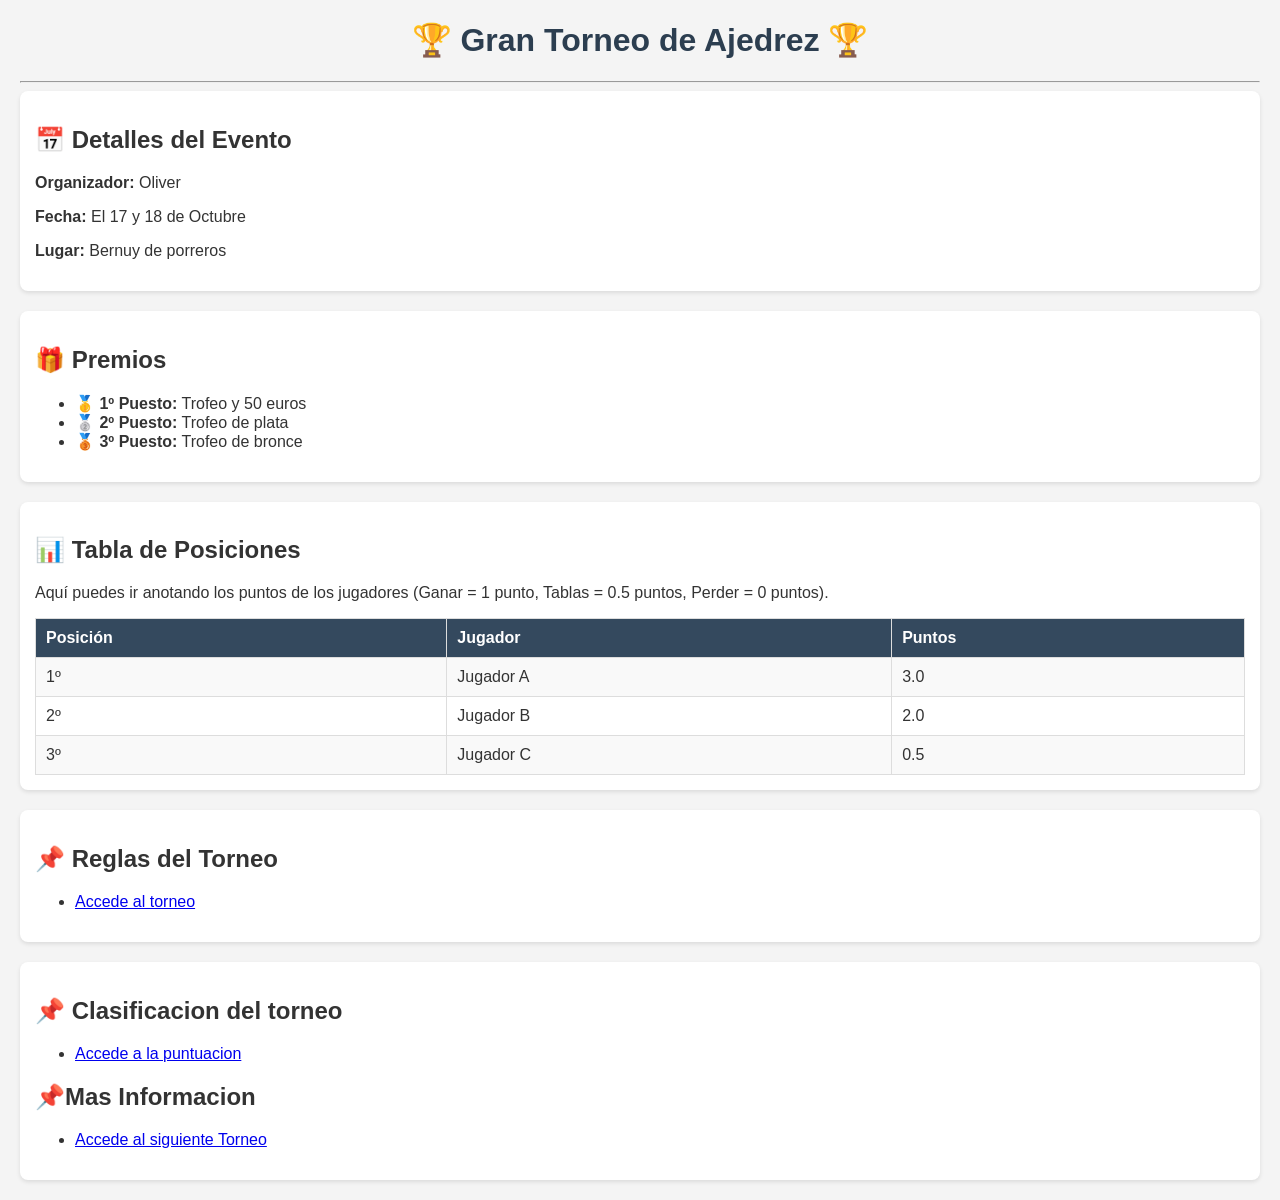
==== index.html @ 1afdbc21 "Update index.html" ====
<!DOCTYPE html>
<html lang="es">
<head>
    <meta charset="UTF-8">
    <title>Gran Torneo de Ajedrez de Oliver</title>
    <link rel="stylesheet" href="styles.css">
</head>
<body>

    <h1>🏆 Gran Torneo de Ajedrez 🏆</h1>
    
    <hr>

    <div class="info-box">
        <h2>📅 Detalles del Evento</h2>
        <p><strong>Organizador:</strong> Oliver</p>
        <p><strong>Fecha:</strong> El 17 y 18 de Octubre</p>
        <p><strong>Lugar:</strong> Bernuy de porreros </p>
    </div>

    <div class="info-box">
        <h2>🎁 Premios</h2>
        <ul>
            <li>🥇 <strong>1º Puesto:</strong> Trofeo y 50 euros </li>
            <li>🥈 <strong>2º Puesto:</strong> Trofeo de plata</li>
            <li>🥉 <strong>3º Puesto:</strong> Trofeo de bronce</li>
        </ul>
    </div>

    <div class="info-box">
        <h2>📊 Tabla de Posiciones</h2>
        <p>Aquí puedes ir anotando los puntos de los jugadores (Ganar = 1 punto, Tablas = 0.5 puntos, Perder = 0 puntos).</p>
        
        <table>
            <tr>
                <th>Posición</th>
                <th>Jugador</th>
                <th>Puntos</th>
            </tr>
            <tr>
                <td>1º</td>
                <td>Jugador A</td>
                <td>3.0</td>
            </tr>
            <tr>
                <td>2º</td>
                <td>Jugador B</td>
                <td>2.0</td>
            </tr>
            <tr>
                <td>3º</td>
                <td>Jugador C</td>
                <td>0.5</td>
            </tr>
        </table>
    </div>

    <div class="info-box">
        <h2>📌 Reglas del Torneo</h2>
        <ul>
            <li><a href="game.html">Accede al torneo</a></li>
        </ul>
    </div>
<div class="info-box">
        <h2>📌 Clasificacion del torneo</h2>
        <ul>
            <li><a href="clasification.html">Accede a la puntuacion</a></li>
        </ul>
   
</html
div class="info-box">
        <h2>📌Mas Informacion</h2>
        <ul>
            <li><a href="information.html">Accede al siguiente Torneo</a></li>
            </div>
    </body>
---- styles.css ----
/* ============================================
   ESTILOS DE NUESTRA PÁGINA (CSS)
   El CSS se encarga de los colores, tamaños y
   la forma en que se ve todo.
   ============================================ */

body 
{
  font-family: Arial, sans-serif;
  background-color: #f4f4f4;
  color: #333;
  margin: 20px;
}

h1 
{
  color: #2c3e50;
  text-align: center;
}

.info-box 
{
  background-color: #ffffff;
  padding: 15px;
  border-radius: 8px;
  box-shadow: 0 2px 4px rgba(0,0,0,0.1);
  margin-bottom: 20px;
}

table 
{
  width: 100%;
  border-collapse: collapse;
  margin-top: 10px;
  background-color: white;
}

th, td 
{
  border: 1px solid #ddd;
  padding: 10px;
  text-align: left;
}

th 
{
  background-color: #34495e;
  color: white;
}

tr:nth-child(even) 
{
  background-color: #f9f9f9;
}
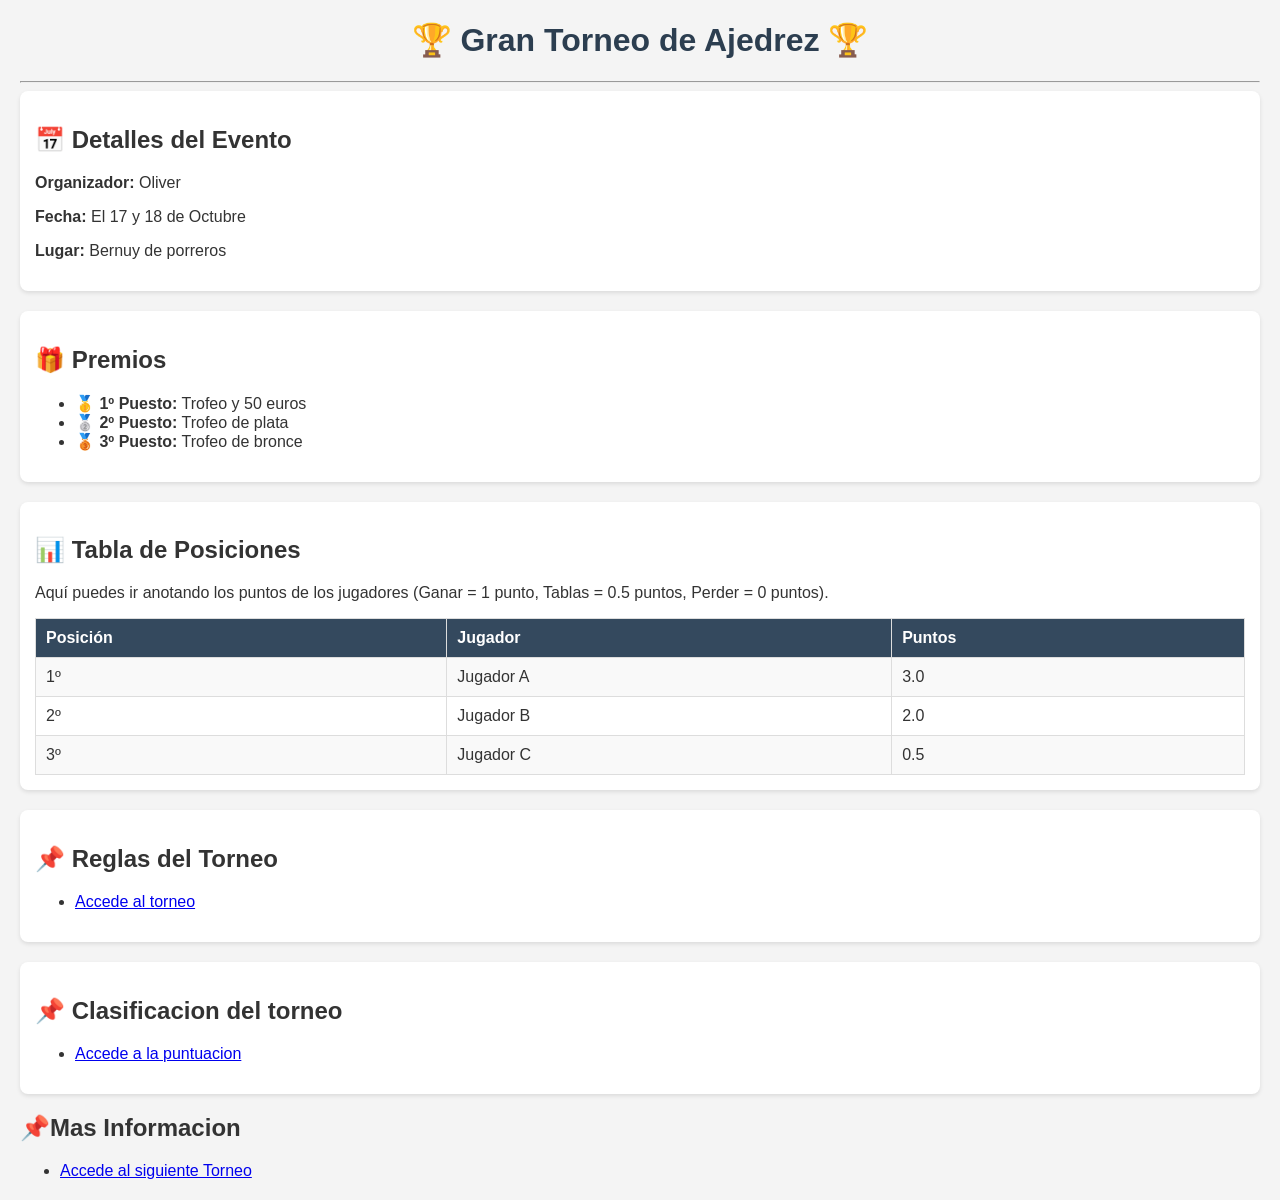
==== commit be62d2fb: "Update index.html" ====
--- a/index.html
+++ b/index.html
@@ -67,6 +67,8 @@
             <li><a href="clasification.html">Accede a la puntuacion</a></li>
         </ul>
    
+</div>
+
 </html
 div class="info-box">
         <h2>📌Mas Informacion</h2>
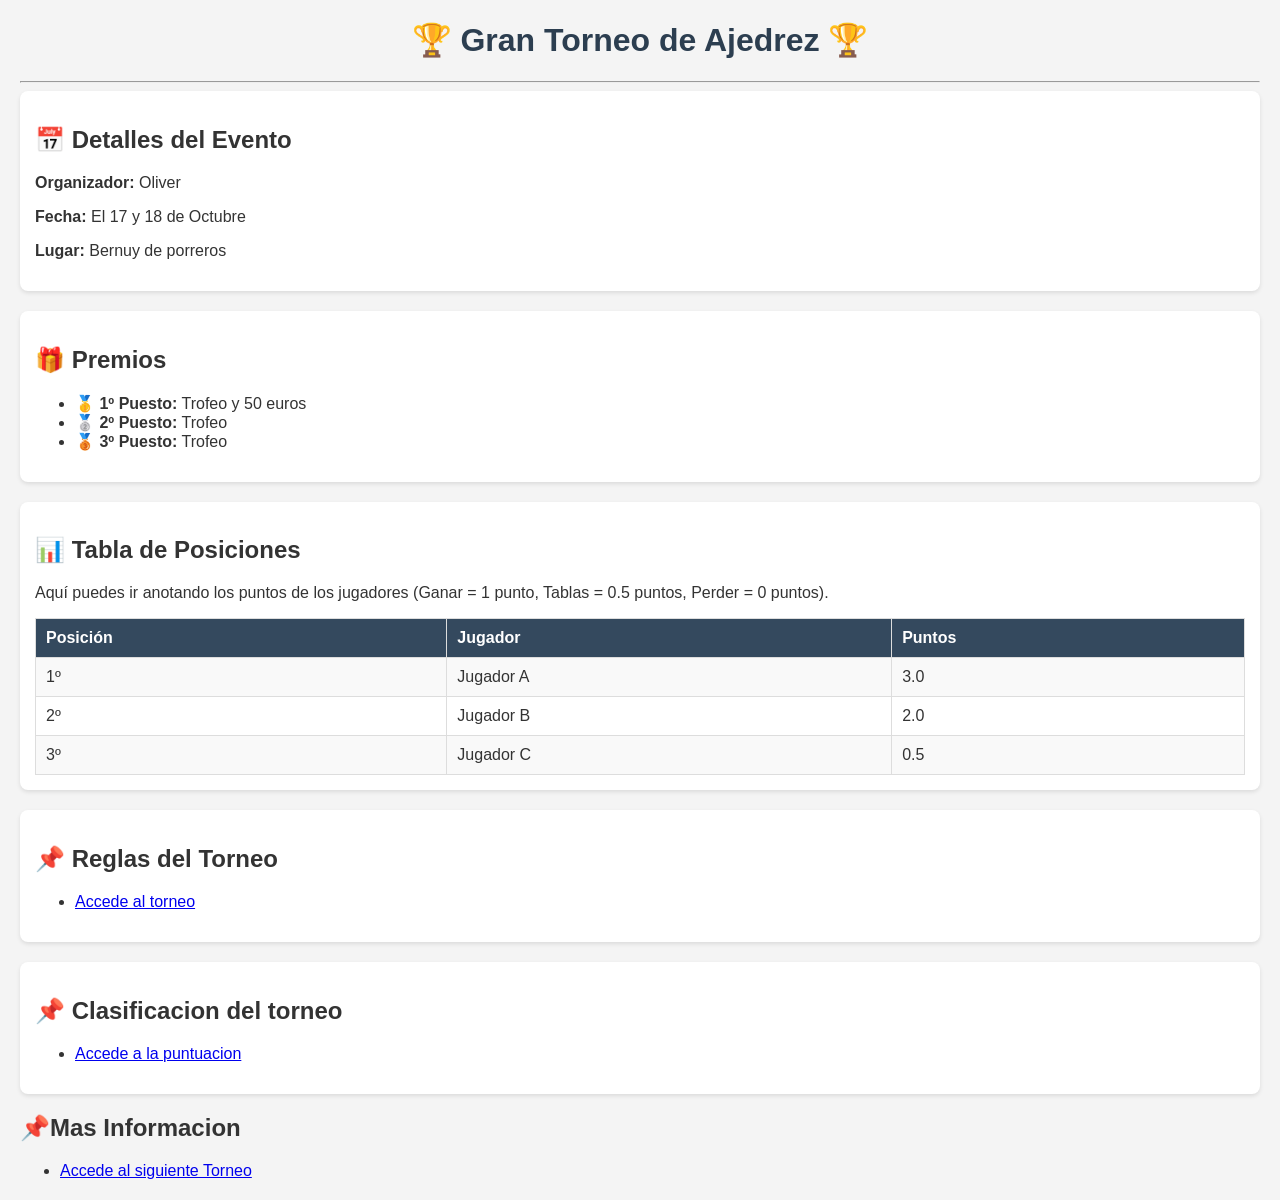
==== commit b1ef5d98: "Update index.html" ====
--- a/index.html
+++ b/index.html
@@ -22,8 +22,8 @@
         <h2>🎁 Premios</h2>
         <ul>
             <li>🥇 <strong>1º Puesto:</strong> Trofeo y 50 euros </li>
-            <li>🥈 <strong>2º Puesto:</strong> Trofeo de plata</li>
-            <li>🥉 <strong>3º Puesto:</strong> Trofeo de bronce</li>
+            <li>🥈 <strong>2º Puesto:</strong> Trofeo </li>
+            <li>🥉 <strong>3º Puesto:</strong> Trofeo </li>
         </ul>
     </div>
 
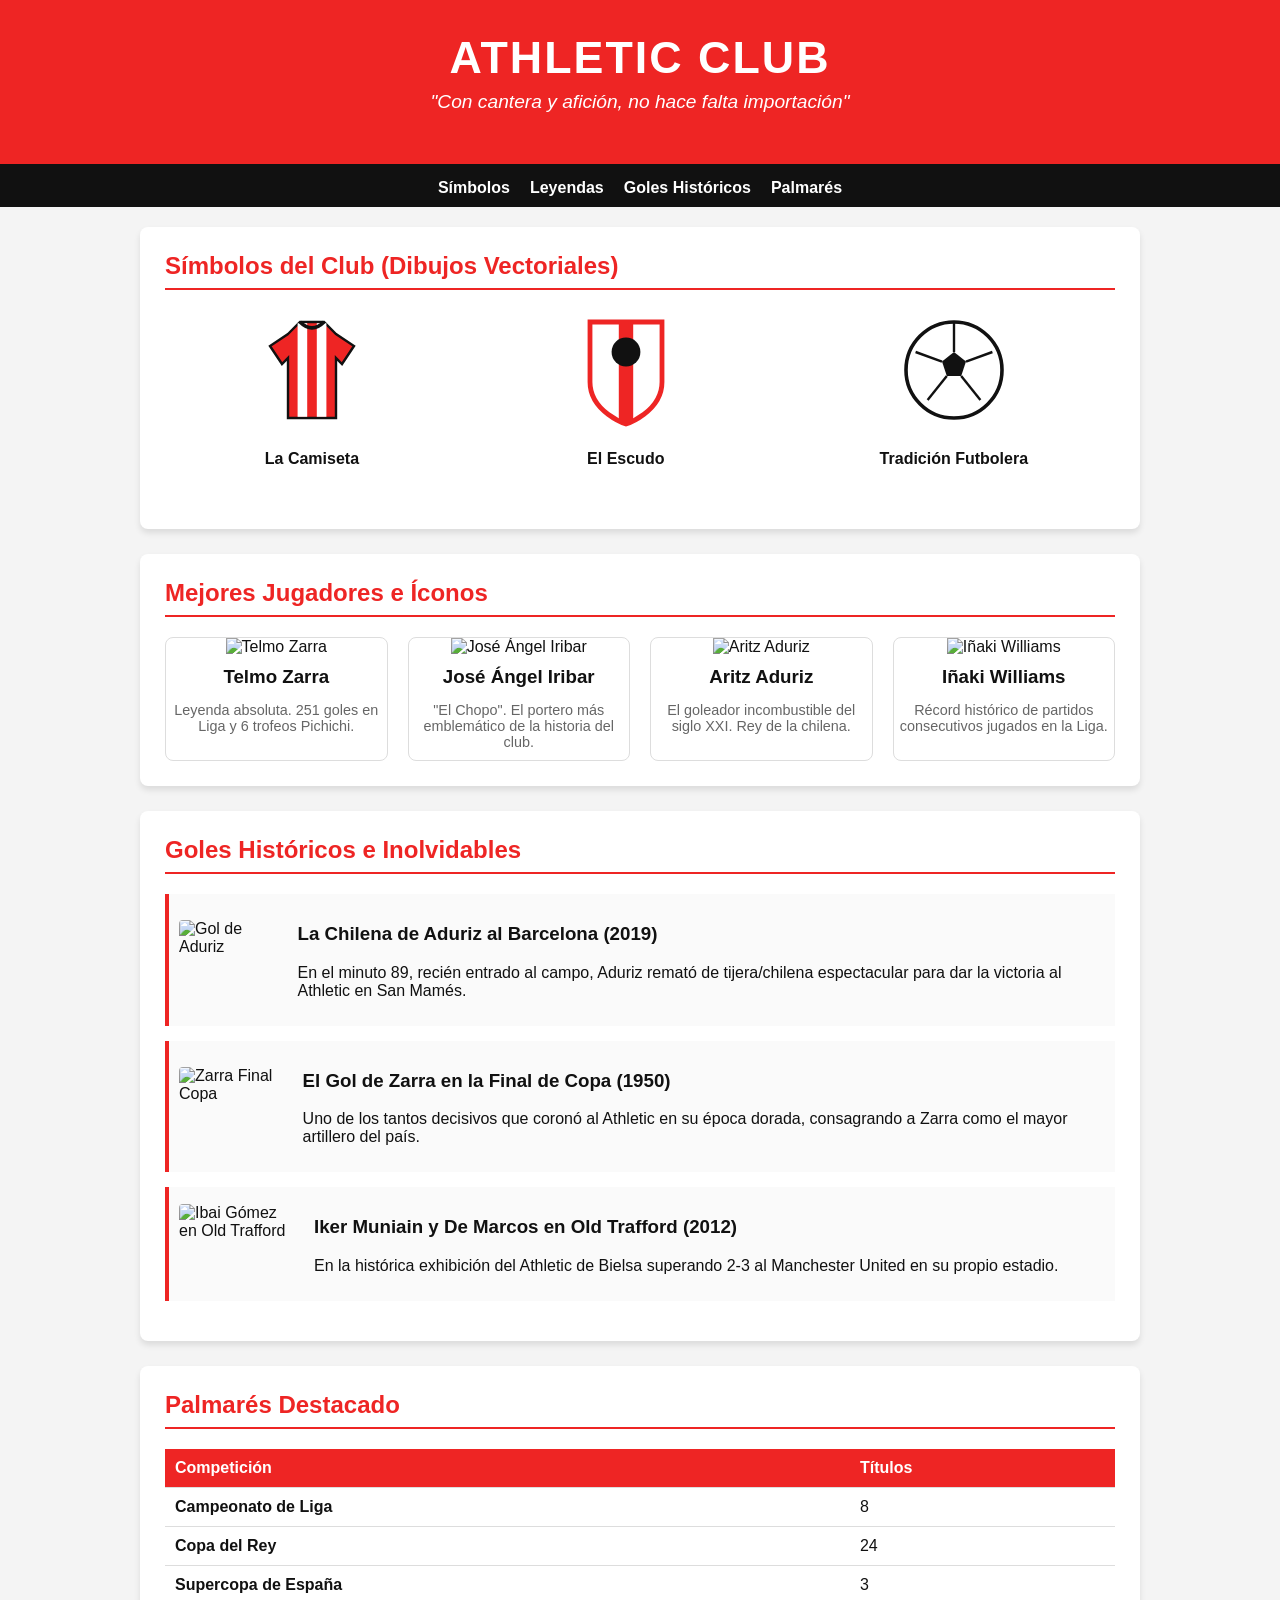
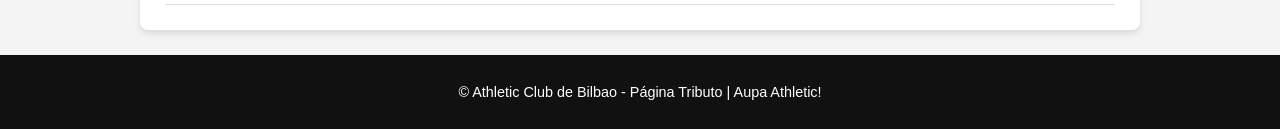
==== commit 0ea41fa9: "doble torneo error" ====
--- a/index.html
+++ b/index.html
@@ -2,77 +2,336 @@
 <html lang="es">
 <head>
     <meta charset="UTF-8">
-    <title>Gran Torneo de Ajedrez de Oliver</title>
-    <link rel="stylesheet" href="styles.css">
+    <meta name="viewport" content="width=device-width, initial-scale=1.0">
+    <title>Athletic Club de Bilbao - Geuria!</title>
+    <style>
+        :root {
+            --red: #EE2524;
+            --white: #FFFFFF;
+            --black: #111111;
+            --grey: #F4F4F4;
+        }
+
+        body {
+            font-family: 'Segoe UI', Tahoma, Geneva, Verdana, sans-serif;
+            margin: 0;
+            padding: 0;
+            background-color: var(--grey);
+            color: var(--black);
+        }
+
+        header {
+            background-color: var(--red);
+            color: var(--white);
+            text-align: center;
+            padding: 2rem 1rem;
+            border-bottom: 5px solid var(--black);
+        }
+
+        header h1 {
+            margin: 0;
+            font-size: 2.8rem;
+            letter-spacing: 2px;
+            text-transform: uppercase;
+        }
+
+        header p {
+            margin-top: 0.5rem;
+            font-style: italic;
+            font-size: 1.2rem;
+        }
+
+        nav {
+            background-color: var(--black);
+            display: flex;
+            justify-content: center;
+            gap: 20px;
+            padding: 10px;
+        }
+
+        nav a {
+            color: var(--white);
+            text-decoration: none;
+            font-weight: bold;
+            transition: color 0.3s;
+        }
+
+        nav a:hover {
+            color: var(--red);
+        }
+
+        .container {
+            max-width: 1000px;
+            margin: 20px auto;
+            padding: 0 20px;
+        }
+
+        section {
+            background: var(--white);
+            padding: 25px;
+            margin-bottom: 25px;
+            border-radius: 8px;
+            box-shadow: 0 4px 6px rgba(0,0,0,0.1);
+        }
+
+        h2 {
+            color: var(--red);
+            border-bottom: 2px solid var(--red);
+            padding-bottom: 8px;
+            margin-top: 0;
+        }
+
+        /* Dibujos SVG */
+        .illustrations {
+            display: flex;
+            justify-content: space-around;
+            align-items: center;
+            flex-wrap: wrap;
+            gap: 20px;
+            margin: 20px 0;
+        }
+
+        .svg-card {
+            text-align: center;
+        }
+
+        /* Grid de Jugadores */
+        .grid-jugadores {
+            display: grid;
+            grid-template-columns: repeat(auto-fit, minmax(200px, 1fr));
+            gap: 20px;
+            margin-top: 15px;
+        }
+
+        .card-jugador {
+            border: 1px solid #ddd;
+            border-radius: 8px;
+            overflow: hidden;
+            text-align: center;
+            transition: transform 0.2s;
+        }
+
+        .card-jugador:hover {
+            transform: translateY(-5px);
+        }
+
+        .card-jugador img {
+            width: 100%;
+            height: 220px;
+            object-fit: cover;
+        }
+
+        .card-jugador h3 {
+            margin: 10px 0 5px;
+            color: var(--black);
+        }
+
+        .card-jugador p {
+            font-size: 0.9rem;
+            color: #666;
+            margin-bottom: 10px;
+        }
+
+        /* Lista de Goles */
+        .gol-item {
+            display: flex;
+            align-items: center;
+            gap: 15px;
+            margin-bottom: 15px;
+            background: #fafafa;
+            padding: 10px;
+            border-left: 4px solid var(--red);
+        }
+
+        .gol-item img {
+            width: 120px;
+            height: 80px;
+            object-fit: cover;
+            border-radius: 4px;
+        }
+
+        /* Tabla de Palmarés */
+        table {
+            width: 100%;
+            border-collapse: collapse;
+            margin-top: 10px;
+        }
+
+        th, td {
+            padding: 10px;
+            text-align: left;
+            border-bottom: 1px solid #ddd;
+        }
+
+        th {
+            background-color: var(--red);
+            color: var(--white);
+        }
+
+        footer {
+            text-align: center;
+            padding: 15px;
+            background-color: var(--black);
+            color: var(--white);
+            font-size: 0.9rem;
+        }
+    </style>
 </head>
 <body>
 
-    <h1>🏆 Gran Torneo de Ajedrez 🏆</h1>
-    
-    <hr>
-
-    <div class="info-box">
-        <h2>📅 Detalles del Evento</h2>
-        <p><strong>Organizador:</strong> Oliver</p>
-        <p><strong>Fecha:</strong> El 17 y 18 de Octubre</p>
-        <p><strong>Lugar:</strong> Bernuy de porreros </p>
+    <header>
+        <h1>Athletic Club</h1>
+        <p>"Con cantera y afición, no hace falta importación"</p>
+    </header>
+
+    <nav>
+        <a href="#dibujos">Símbolos</a>
+        <a href="#jugadores">Leyendas</a>
+        <a href="#goles">Goles Históricos</a>
+        <a href="#palmares">Palmarés</a>
+    </nav>
+
+    <div class="container">
+
+        <!-- SECCIÓN DIBUJOS / ILUSTRACIONES SVG -->
+        <section id="dibujos">
+            <h2>Símbolos del Club (Dibujos Vectoriales)</h2>
+            <div class="illustrations">
+                
+                <!-- Dibujo 1: Camiseta Rojiblanca -->
+                <div class="svg-card">
+                    <svg width="120" height="120" viewBox="0 0 100 100">
+                        <!-- Cuerpo Camiseta -->
+                        <path d="M 30,20 L 40,10 L 60,10 L 70,20 L 85,30 L 75,45 L 70,40 L 70,90 L 30,90 L 30,40 L 25,45 L 15,30 Z" fill="#EE2524" stroke="#111" stroke-width="2"/>
+                        <!-- Franjas Blancas -->
+                        <rect x="38" y="11" width="8" height="78" fill="#FFF"/>
+                        <rect x="54" y="11" width="8" height="78" fill="#FFF"/>
+                        <!-- Cuello -->
+                        <path d="M 40,10 Q 50,20 60,10" fill="none" stroke="#111" stroke-width="3"/>
+                    </svg>
+                    <p><strong>La Camiseta</strong></p>
+                </div>
+
+                <!-- Dibujo 2: Banderín / Escudo simplificado -->
+                <div class="svg-card">
+                    <svg width="120" height="120" viewBox="0 0 100 100">
+                        <path d="M 20,10 L 80,10 L 80,60 C 80,85 50,95 50,95 C 50,95 20,85 20,60 Z" fill="#FFF" stroke="#EE2524" stroke-width="4"/>
+                        <path d="M 50,10 L 50,94" stroke="#EE2524" stroke-width="12"/>
+                        <circle cx="50" cy="35" r="12" fill="#111111"/>
+                    </svg>
+                    <p><strong>El Escudo</strong></p>
+                </div>
+
+                <!-- Dibujo 3: Balón de Fútbol -->
+                <div class="svg-card">
+                    <svg width="120" height="120" viewBox="0 0 100 100">
+                        <circle cx="50" cy="50" r="40" fill="#FFF" stroke="#111" stroke-width="3"/>
+                        <polygon points="50,35 40,43 44,55 56,55 60,43" fill="#111"/>
+                        <line x1="50" y1="35" x2="50" y2="10" stroke="#111" stroke-width="2"/>
+                        <line x1="40" y1="43" x2="18" y2="35" stroke="#111" stroke-width="2"/>
+                        <line x1="44" y1="55" x2="28" y2="75" stroke="#111" stroke-width="2"/>
+                        <line x1="56" y1="55" x2="72" y2="75" stroke="#111" stroke-width="2"/>
+                        <line x1="60" y1="43" x2="82" y2="35" stroke="#111" stroke-width="2"/>
+                    </svg>
+                    <p><strong>Tradición Futbolera</strong></p>
+                </div>
+
+            </div>
+        </section>
+
+        <!-- SECCIÓN JUGADORES -->
+        <section id="jugadores">
+            <h2>Mejores Jugadores e Íconos</h2>
+            <div class="grid-jugadores">
+                
+                <div class="card-jugador">
+                    <img src="https://images.unsplash.com/photo-1508098682722-e99c43a406b2?auto=format&fit=crop&w=400&q=80" alt="Telmo Zarra">
+                    <h3>Telmo Zarra</h3>
+                    <p>Leyenda absoluta. 251 goles en Liga y 6 trofeos Pichichi.</p>
+                </div>
+
+                <div class="card-jugador">
+                    <img src="https://images.unsplash.com/photo-1518091043644-c1d4457512c6?auto=format&fit=crop&w=400&q=80" alt="José Ángel Iribar">
+                    <h3>José Ángel Iribar</h3>
+                    <p>"El Chopo". El portero más emblemático de la historia del club.</p>
+                </div>
+
+                <div class="card-jugador">
+                    <img src="https://images.unsplash.com/photo-1574629810360-7efbbe195018?auto=format&fit=crop&w=400&q=80" alt="Aritz Aduriz">
+                    <h3>Aritz Aduriz</h3>
+                    <p>El goleador incombustible del siglo XXI. Rey de la chilena.</p>
+                </div>
+
+                <div class="card-jugador">
+                    <img src="https://images.unsplash.com/photo-1522778119026-d647f0596c20?auto=format&fit=crop&w=400&q=80" alt="Iñaki Williams">
+                    <h3>Iñaki Williams</h3>
+                    <p>Récord histórico de partidos consecutivos jugados en la Liga.</p>
+                </div>
+
+            </div>
+        </section>
+
+        <!-- SECCIÓN GOLES -->
+        <section id="goles">
+            <h2>Goles Históricos e Inolvidables</h2>
+            
+            <div class="gol-item">
+                <img src="https://images.unsplash.com/photo-1517927033932-b3d18e61fb3a?auto=format&fit=crop&w=200&q=80" alt="Gol de Aduriz">
+                <div>
+                    <h3>La Chilena de Aduriz al Barcelona (2019)</h3>
+                    <p>En el minuto 89, recién entrado al campo, Aduriz remató de tijera/chilena espectacular para dar la victoria al Athletic en San Mamés.</p>
+                </div>
+            </div>
+
+            <div class="gol-item">
+                <img src="https://images.unsplash.com/photo-1551958219-acbc608c6377?auto=format&fit=crop&w=200&q=80" alt="Zarra Final Copa">
+                <div>
+                    <h3>El Gol de Zarra en la Final de Copa (1950)</h3>
+                    <p>Uno de los tantos decisivos que coronó al Athletic en su época dorada, consagrando a Zarra como el mayor artillero del país.</p>
+                </div>
+            </div>
+
+            <div class="gol-item">
+                <img src="https://images.unsplash.com/photo-1508098682722-e99c43a406b2?auto=format&fit=crop&w=200&q=80" alt="Ibai Gómez en Old Trafford">
+                <div>
+                    <h3>Iker Muniain y De Marcos en Old Trafford (2012)</h3>
+                    <p>En la histórica exhibición del Athletic de Bielsa superando 2-3 al Manchester United en su propio estadio.</p>
+                </div>
+            </div>
+
+        </section>
+
+        <!-- SECCIÓN PALMARÉS -->
+        <section id="palmares">
+            <h2>Palmarés Destacado</h2>
+            <table>
+                <thead>
+                    <tr>
+                        <th>Competición</th>
+                        <th>Títulos</th>
+                    </tr>
+                </thead>
+                <tbody>
+                    <tr>
+                        <td><strong>Campeonato de Liga</strong></td>
+                        <td>8</td>
+                    </tr>
+                    <tr>
+                        <td><strong>Copa del Rey</strong></td>
+                        <td>24</td>
+                    </tr>
+                    <tr>
+                        <td><strong>Supercopa de España</strong></td>
+                        <td>3</td>
+                    </tr>
+                </tbody>
+            </table>
+        </section>
+
     </div>
 
-    <div class="info-box">
-        <h2>🎁 Premios</h2>
-        <ul>
-            <li>🥇 <strong>1º Puesto:</strong> Trofeo y 50 euros </li>
-            <li>🥈 <strong>2º Puesto:</strong> Trofeo </li>
-            <li>🥉 <strong>3º Puesto:</strong> Trofeo </li>
-        </ul>
-    </div>
-
-    <div class="info-box">
-        <h2>📊 Tabla de Posiciones</h2>
-        <p>Aquí puedes ir anotando los puntos de los jugadores (Ganar = 1 punto, Tablas = 0.5 puntos, Perder = 0 puntos).</p>
-        
-        <table>
-            <tr>
-                <th>Posición</th>
-                <th>Jugador</th>
-                <th>Puntos</th>
-            </tr>
-            <tr>
-                <td>1º</td>
-                <td>Jugador A</td>
-                <td>3.0</td>
-            </tr>
-            <tr>
-                <td>2º</td>
-                <td>Jugador B</td>
-                <td>2.0</td>
-            </tr>
-            <tr>
-                <td>3º</td>
-                <td>Jugador C</td>
-                <td>0.5</td>
-            </tr>
-        </table>
-    </div>
-
-    <div class="info-box">
-        <h2>📌 Reglas del Torneo</h2>
-        <ul>
-            <li><a href="game.html">Accede al torneo</a></li>
-        </ul>
-    </div>
-<div class="info-box">
-        <h2>📌 Clasificacion del torneo</h2>
-        <ul>
-            <li><a href="clasification.html">Accede a la puntuacion</a></li>
-        </ul>
-   
-</div>
-
-</html
-div class="info-box">
-        <h2>📌Mas Informacion</h2>
-        <ul>
-            <li><a href="information.html">Accede al siguiente Torneo</a></li>
-            </div>
-    </body>+    <footer>
+        <p>&copy; Athletic Club de Bilbao - Página Tributo | Aupa Athletic!</p>
+    </footer>
+
+</body>
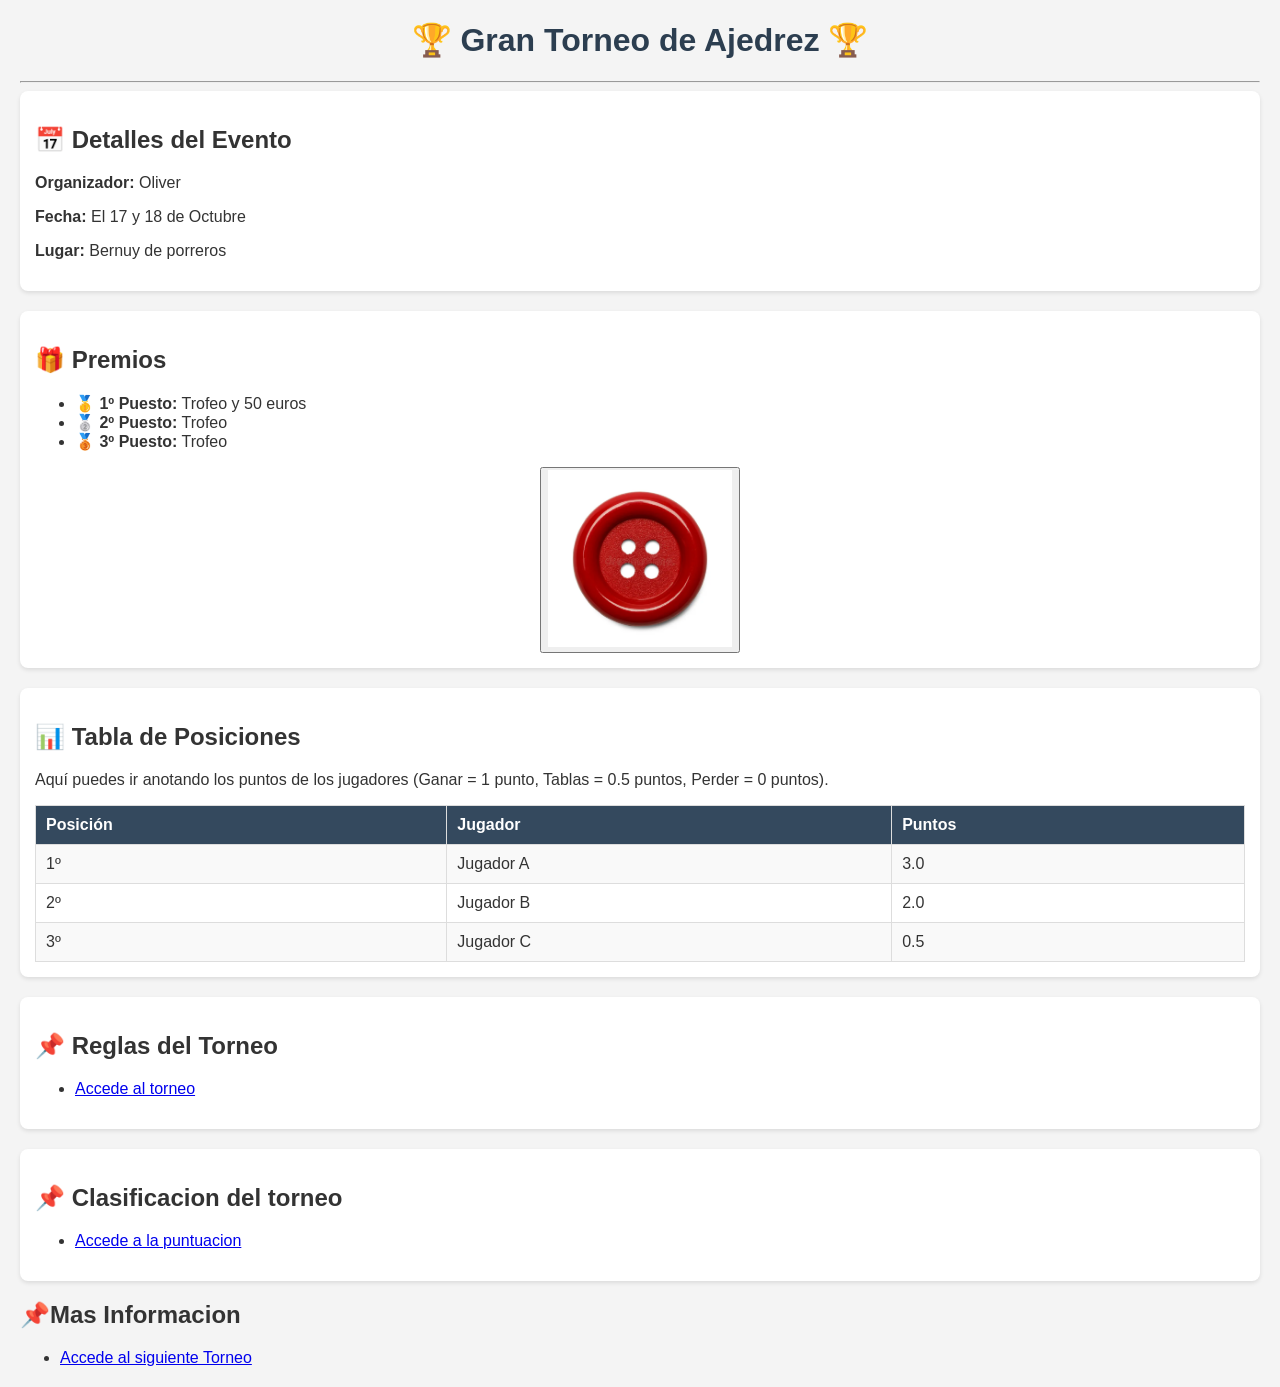
==== commit 424c729c: "Boton cambiante" ====
--- a/index.html
+++ b/index.html
@@ -2,336 +2,82 @@
 <html lang="es">
 <head>
     <meta charset="UTF-8">
-    <meta name="viewport" content="width=device-width, initial-scale=1.0">
-    <title>Athletic Club de Bilbao - Geuria!</title>
-    <style>
-        :root {
-            --red: #EE2524;
-            --white: #FFFFFF;
-            --black: #111111;
-            --grey: #F4F4F4;
-        }
-
-        body {
-            font-family: 'Segoe UI', Tahoma, Geneva, Verdana, sans-serif;
-            margin: 0;
-            padding: 0;
-            background-color: var(--grey);
-            color: var(--black);
-        }
-
-        header {
-            background-color: var(--red);
-            color: var(--white);
-            text-align: center;
-            padding: 2rem 1rem;
-            border-bottom: 5px solid var(--black);
-        }
-
-        header h1 {
-            margin: 0;
-            font-size: 2.8rem;
-            letter-spacing: 2px;
-            text-transform: uppercase;
-        }
-
-        header p {
-            margin-top: 0.5rem;
-            font-style: italic;
-            font-size: 1.2rem;
-        }
-
-        nav {
-            background-color: var(--black);
-            display: flex;
-            justify-content: center;
-            gap: 20px;
-            padding: 10px;
-        }
-
-        nav a {
-            color: var(--white);
-            text-decoration: none;
-            font-weight: bold;
-            transition: color 0.3s;
-        }
-
-        nav a:hover {
-            color: var(--red);
-        }
-
-        .container {
-            max-width: 1000px;
-            margin: 20px auto;
-            padding: 0 20px;
-        }
-
-        section {
-            background: var(--white);
-            padding: 25px;
-            margin-bottom: 25px;
-            border-radius: 8px;
-            box-shadow: 0 4px 6px rgba(0,0,0,0.1);
-        }
-
-        h2 {
-            color: var(--red);
-            border-bottom: 2px solid var(--red);
-            padding-bottom: 8px;
-            margin-top: 0;
-        }
-
-        /* Dibujos SVG */
-        .illustrations {
-            display: flex;
-            justify-content: space-around;
-            align-items: center;
-            flex-wrap: wrap;
-            gap: 20px;
-            margin: 20px 0;
-        }
-
-        .svg-card {
-            text-align: center;
-        }
-
-        /* Grid de Jugadores */
-        .grid-jugadores {
-            display: grid;
-            grid-template-columns: repeat(auto-fit, minmax(200px, 1fr));
-            gap: 20px;
-            margin-top: 15px;
-        }
-
-        .card-jugador {
-            border: 1px solid #ddd;
-            border-radius: 8px;
-            overflow: hidden;
-            text-align: center;
-            transition: transform 0.2s;
-        }
-
-        .card-jugador:hover {
-            transform: translateY(-5px);
-        }
-
-        .card-jugador img {
-            width: 100%;
-            height: 220px;
-            object-fit: cover;
-        }
-
-        .card-jugador h3 {
-            margin: 10px 0 5px;
-            color: var(--black);
-        }
-
-        .card-jugador p {
-            font-size: 0.9rem;
-            color: #666;
-            margin-bottom: 10px;
-        }
-
-        /* Lista de Goles */
-        .gol-item {
-            display: flex;
-            align-items: center;
-            gap: 15px;
-            margin-bottom: 15px;
-            background: #fafafa;
-            padding: 10px;
-            border-left: 4px solid var(--red);
-        }
-
-        .gol-item img {
-            width: 120px;
-            height: 80px;
-            object-fit: cover;
-            border-radius: 4px;
-        }
-
-        /* Tabla de Palmarés */
-        table {
-            width: 100%;
-            border-collapse: collapse;
-            margin-top: 10px;
-        }
-
-        th, td {
-            padding: 10px;
-            text-align: left;
-            border-bottom: 1px solid #ddd;
-        }
-
-        th {
-            background-color: var(--red);
-            color: var(--white);
-        }
-
-        footer {
-            text-align: center;
-            padding: 15px;
-            background-color: var(--black);
-            color: var(--white);
-            font-size: 0.9rem;
-        }
-    </style>
+    <title>Gran Torneo de Ajedrez de Oliver</title>
+    <link rel="stylesheet" href="styles.css">
+    <script src="script.js" defer></script>
 </head>
 <body>
 
-    <header>
-        <h1>Athletic Club</h1>
-        <p>"Con cantera y afición, no hace falta importación"</p>
-    </header>
+    <h1>🏆 Gran Torneo de Ajedrez 🏆</h1>
+    
+    <hr>
 
-    <nav>
-        <a href="#dibujos">Símbolos</a>
-        <a href="#jugadores">Leyendas</a>
-        <a href="#goles">Goles Históricos</a>
-        <a href="#palmares">Palmarés</a>
-    </nav>
-
-    <div class="container">
-
-        <!-- SECCIÓN DIBUJOS / ILUSTRACIONES SVG -->
-        <section id="dibujos">
-            <h2>Símbolos del Club (Dibujos Vectoriales)</h2>
-            <div class="illustrations">
-                
-                <!-- Dibujo 1: Camiseta Rojiblanca -->
-                <div class="svg-card">
-                    <svg width="120" height="120" viewBox="0 0 100 100">
-                        <!-- Cuerpo Camiseta -->
-                        <path d="M 30,20 L 40,10 L 60,10 L 70,20 L 85,30 L 75,45 L 70,40 L 70,90 L 30,90 L 30,40 L 25,45 L 15,30 Z" fill="#EE2524" stroke="#111" stroke-width="2"/>
-                        <!-- Franjas Blancas -->
-                        <rect x="38" y="11" width="8" height="78" fill="#FFF"/>
-                        <rect x="54" y="11" width="8" height="78" fill="#FFF"/>
-                        <!-- Cuello -->
-                        <path d="M 40,10 Q 50,20 60,10" fill="none" stroke="#111" stroke-width="3"/>
-                    </svg>
-                    <p><strong>La Camiseta</strong></p>
-                </div>
-
-                <!-- Dibujo 2: Banderín / Escudo simplificado -->
-                <div class="svg-card">
-                    <svg width="120" height="120" viewBox="0 0 100 100">
-                        <path d="M 20,10 L 80,10 L 80,60 C 80,85 50,95 50,95 C 50,95 20,85 20,60 Z" fill="#FFF" stroke="#EE2524" stroke-width="4"/>
-                        <path d="M 50,10 L 50,94" stroke="#EE2524" stroke-width="12"/>
-                        <circle cx="50" cy="35" r="12" fill="#111111"/>
-                    </svg>
-                    <p><strong>El Escudo</strong></p>
-                </div>
-
-                <!-- Dibujo 3: Balón de Fútbol -->
-                <div class="svg-card">
-                    <svg width="120" height="120" viewBox="0 0 100 100">
-                        <circle cx="50" cy="50" r="40" fill="#FFF" stroke="#111" stroke-width="3"/>
-                        <polygon points="50,35 40,43 44,55 56,55 60,43" fill="#111"/>
-                        <line x1="50" y1="35" x2="50" y2="10" stroke="#111" stroke-width="2"/>
-                        <line x1="40" y1="43" x2="18" y2="35" stroke="#111" stroke-width="2"/>
-                        <line x1="44" y1="55" x2="28" y2="75" stroke="#111" stroke-width="2"/>
-                        <line x1="56" y1="55" x2="72" y2="75" stroke="#111" stroke-width="2"/>
-                        <line x1="60" y1="43" x2="82" y2="35" stroke="#111" stroke-width="2"/>
-                    </svg>
-                    <p><strong>Tradición Futbolera</strong></p>
-                </div>
-
-            </div>
-        </section>
-
-        <!-- SECCIÓN JUGADORES -->
-        <section id="jugadores">
-            <h2>Mejores Jugadores e Íconos</h2>
-            <div class="grid-jugadores">
-                
-                <div class="card-jugador">
-                    <img src="https://images.unsplash.com/photo-1508098682722-e99c43a406b2?auto=format&fit=crop&w=400&q=80" alt="Telmo Zarra">
-                    <h3>Telmo Zarra</h3>
-                    <p>Leyenda absoluta. 251 goles en Liga y 6 trofeos Pichichi.</p>
-                </div>
-
-                <div class="card-jugador">
-                    <img src="https://images.unsplash.com/photo-1518091043644-c1d4457512c6?auto=format&fit=crop&w=400&q=80" alt="José Ángel Iribar">
-                    <h3>José Ángel Iribar</h3>
-                    <p>"El Chopo". El portero más emblemático de la historia del club.</p>
-                </div>
-
-                <div class="card-jugador">
-                    <img src="https://images.unsplash.com/photo-1574629810360-7efbbe195018?auto=format&fit=crop&w=400&q=80" alt="Aritz Aduriz">
-                    <h3>Aritz Aduriz</h3>
-                    <p>El goleador incombustible del siglo XXI. Rey de la chilena.</p>
-                </div>
-
-                <div class="card-jugador">
-                    <img src="https://images.unsplash.com/photo-1522778119026-d647f0596c20?auto=format&fit=crop&w=400&q=80" alt="Iñaki Williams">
-                    <h3>Iñaki Williams</h3>
-                    <p>Récord histórico de partidos consecutivos jugados en la Liga.</p>
-                </div>
-
-            </div>
-        </section>
-
-        <!-- SECCIÓN GOLES -->
-        <section id="goles">
-            <h2>Goles Históricos e Inolvidables</h2>
-            
-            <div class="gol-item">
-                <img src="https://images.unsplash.com/photo-1517927033932-b3d18e61fb3a?auto=format&fit=crop&w=200&q=80" alt="Gol de Aduriz">
-                <div>
-                    <h3>La Chilena de Aduriz al Barcelona (2019)</h3>
-                    <p>En el minuto 89, recién entrado al campo, Aduriz remató de tijera/chilena espectacular para dar la victoria al Athletic en San Mamés.</p>
-                </div>
-            </div>
-
-            <div class="gol-item">
-                <img src="https://images.unsplash.com/photo-1551958219-acbc608c6377?auto=format&fit=crop&w=200&q=80" alt="Zarra Final Copa">
-                <div>
-                    <h3>El Gol de Zarra en la Final de Copa (1950)</h3>
-                    <p>Uno de los tantos decisivos que coronó al Athletic en su época dorada, consagrando a Zarra como el mayor artillero del país.</p>
-                </div>
-            </div>
-
-            <div class="gol-item">
-                <img src="https://images.unsplash.com/photo-1508098682722-e99c43a406b2?auto=format&fit=crop&w=200&q=80" alt="Ibai Gómez en Old Trafford">
-                <div>
-                    <h3>Iker Muniain y De Marcos en Old Trafford (2012)</h3>
-                    <p>En la histórica exhibición del Athletic de Bielsa superando 2-3 al Manchester United en su propio estadio.</p>
-                </div>
-            </div>
-
-        </section>
-
-        <!-- SECCIÓN PALMARÉS -->
-        <section id="palmares">
-            <h2>Palmarés Destacado</h2>
-            <table>
-                <thead>
-                    <tr>
-                        <th>Competición</th>
-                        <th>Títulos</th>
-                    </tr>
-                </thead>
-                <tbody>
-                    <tr>
-                        <td><strong>Campeonato de Liga</strong></td>
-                        <td>8</td>
-                    </tr>
-                    <tr>
-                        <td><strong>Copa del Rey</strong></td>
-                        <td>24</td>
-                    </tr>
-                    <tr>
-                        <td><strong>Supercopa de España</strong></td>
-                        <td>3</td>
-                    </tr>
-                </tbody>
-            </table>
-        </section>
-
+    <div class="info-box">
+        <h2>📅 Detalles del Evento</h2>
+        <p><strong>Organizador:</strong> Oliver</p>
+        <p><strong>Fecha:</strong> El 17 y 18 de Octubre</p>
+        <p><strong>Lugar:</strong> Bernuy de porreros </p>
     </div>
 
-    <footer>
-        <p>&copy; Athletic Club de Bilbao - Página Tributo | Aupa Athletic!</p>
-    </footer>
+    <div class="info-box">
+        <h2>🎁 Premios</h2>
+        <ul>
+            <li>🥇 <strong>1º Puesto:</strong> Trofeo y 50 euros </li>
+            <li>🥈 <strong>2º Puesto:</strong> Trofeo </li>
+            <li>🥉 <strong>3º Puesto:</strong> Trofeo </li>
+        </ul>
 
-</body>
+        <button id="botonInscribirse" type="button" class="img-container" onclick="Boton()">
+            <img src="img/botón-rojo-85651834.webp" alt="Inscribirse">
+        </button>
+    </div>
+
+    <div class="info-box">
+        <h2>📊 Tabla de Posiciones</h2>
+        <p>Aquí puedes ir anotando los puntos de los jugadores (Ganar = 1 punto, Tablas = 0.5 puntos, Perder = 0 puntos).</p>
+        
+        <table>
+            <tr>
+                <th>Posición</th>
+                <th>Jugador</th>
+                <th>Puntos</th>
+            </tr>
+            <tr>
+                <td>1º</td>
+                <td>Jugador A</td>
+                <td>3.0</td>
+            </tr>
+            <tr>
+                <td>2º</td>
+                <td>Jugador B</td>
+                <td>2.0</td>
+            </tr>
+            <tr>
+                <td>3º</td>
+                <td>Jugador C</td>
+                <td>0.5</td>
+            </tr>
+        </table>
+    </div>
+
+    <div class="info-box">
+        <h2>📌 Reglas del Torneo</h2>
+        <ul>
+            <li><a href="game.html">Accede al torneo</a></li>
+        </ul>
+    </div>
+<div class="info-box">
+        <h2>📌 Clasificacion del torneo</h2>
+        <ul>
+            <li><a href="clasification.html">Accede a la puntuacion</a></li>
+        </ul>
+   
+</div>
+
+</html
+div class="info-box">
+        <h2>📌Mas Informacion</h2>
+        <ul>
+            <li><a href="information.html">Accede al siguiente Torneo</a></li>
+            </div>
+    </body>
--- a/styles.css
+++ b/styles.css
@@ -0,0 +1,71 @@
+/* ============================================
+   ESTILOS DE NUESTRA PÁGINA (CSS)
+   El CSS se encarga de los colores, tamaños y
+   la forma en que se ve todo.
+   ============================================ */
+
+body 
+{
+  font-family: Arial, sans-serif;
+  background-color: #f4f4f4;
+  color: #333;
+  margin: 20px;
+}
+
+h1 
+{
+  color: #2c3e50;
+  text-align: center;
+}
+
+.info-box 
+{
+  background-color: #ffffff;
+  padding: 15px;
+  border-radius: 8px;
+  box-shadow: 0 2px 4px rgba(0,0,0,0.1);
+  margin-bottom: 20px;
+}
+
+table 
+{
+  width: 100%;
+  border-collapse: collapse;
+  margin-top: 10px;
+  background-color: white;
+}
+
+th, td 
+{
+  border: 1px solid #ddd;
+  padding: 10px;
+  text-align: left;
+}
+
+th 
+{
+  background-color: #34495e;
+  color: white;
+}
+
+tr:nth-child(even) 
+{
+  background-color: #f9f9f9;
+}
+
+.img-container 
+{
+  text-align: center;
+  max-width: 200px;
+  max-height: 200px;
+  contain: content;
+  left: 50%;
+  position: relative;
+  translate: -50%;
+}
+
+.img-container>img
+{
+  width: 100%;
+  height: 100%;
+}
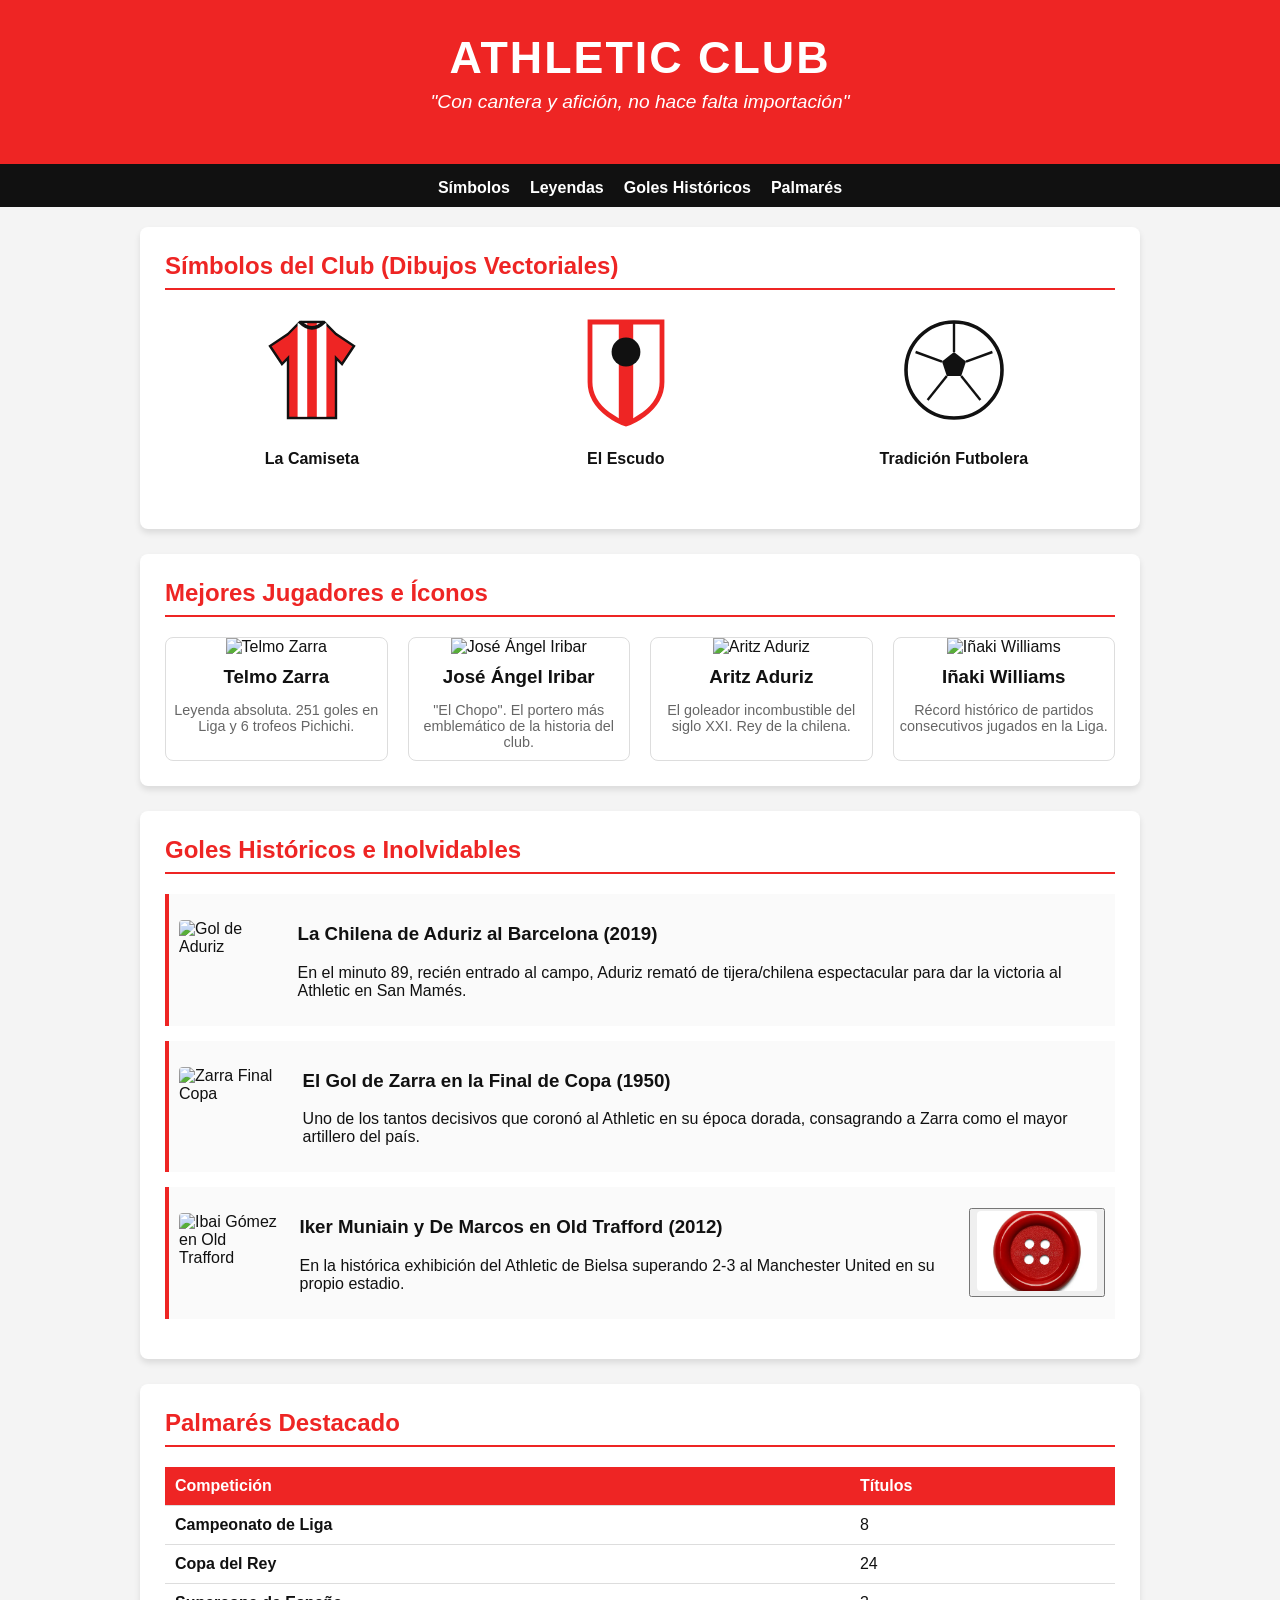
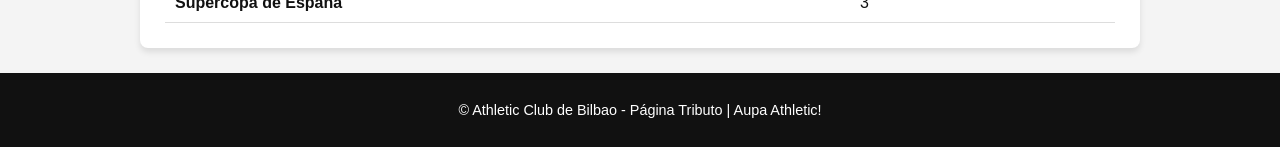
==== commit 183d8774: "merge" ====
--- a/index.html
+++ b/index.html
@@ -2,82 +2,341 @@
 <html lang="es">
 <head>
     <meta charset="UTF-8">
-    <title>Gran Torneo de Ajedrez de Oliver</title>
-    <link rel="stylesheet" href="styles.css">
+    <meta name="viewport" content="width=device-width, initial-scale=1.0">
+    <title>Athletic Club de Bilbao - Geuria!</title>
+    <style>
+        :root {
+            --red: #EE2524;
+            --white: #FFFFFF;
+            --black: #111111;
+            --grey: #F4F4F4;
+        }
+
+        body {
+            font-family: 'Segoe UI', Tahoma, Geneva, Verdana, sans-serif;
+            margin: 0;
+            padding: 0;
+            background-color: var(--grey);
+            color: var(--black);
+        }
+
+        header {
+            background-color: var(--red);
+            color: var(--white);
+            text-align: center;
+            padding: 2rem 1rem;
+            border-bottom: 5px solid var(--black);
+        }
+
+        header h1 {
+            margin: 0;
+            font-size: 2.8rem;
+            letter-spacing: 2px;
+            text-transform: uppercase;
+        }
+
+        header p {
+            margin-top: 0.5rem;
+            font-style: italic;
+            font-size: 1.2rem;
+        }
+
+        nav {
+            background-color: var(--black);
+            display: flex;
+            justify-content: center;
+            gap: 20px;
+            padding: 10px;
+        }
+
+        nav a {
+            color: var(--white);
+            text-decoration: none;
+            font-weight: bold;
+            transition: color 0.3s;
+        }
+
+        nav a:hover {
+            color: var(--red);
+        }
+
+        .container {
+            max-width: 1000px;
+            margin: 20px auto;
+            padding: 0 20px;
+        }
+
+        section {
+            background: var(--white);
+            padding: 25px;
+            margin-bottom: 25px;
+            border-radius: 8px;
+            box-shadow: 0 4px 6px rgba(0,0,0,0.1);
+        }
+
+        h2 {
+            color: var(--red);
+            border-bottom: 2px solid var(--red);
+            padding-bottom: 8px;
+            margin-top: 0;
+        }
+
+        /* Dibujos SVG */
+        .illustrations {
+            display: flex;
+            justify-content: space-around;
+            align-items: center;
+            flex-wrap: wrap;
+            gap: 20px;
+            margin: 20px 0;
+        }
+
+        .svg-card {
+            text-align: center;
+        }
+
+        /* Grid de Jugadores */
+        .grid-jugadores {
+            display: grid;
+            grid-template-columns: repeat(auto-fit, minmax(200px, 1fr));
+            gap: 20px;
+            margin-top: 15px;
+        }
+
+        .card-jugador {
+            border: 1px solid #ddd;
+            border-radius: 8px;
+            overflow: hidden;
+            text-align: center;
+            transition: transform 0.2s;
+        }
+
+        .card-jugador:hover {
+            transform: translateY(-5px);
+        }
+
+        .card-jugador img {
+            width: 100%;
+            height: 220px;
+            object-fit: cover;
+        }
+
+        .card-jugador h3 {
+            margin: 10px 0 5px;
+            color: var(--black);
+        }
+
+        .card-jugador p {
+            font-size: 0.9rem;
+            color: #666;
+            margin-bottom: 10px;
+        }
+
+        /* Lista de Goles */
+        .gol-item {
+            display: flex;
+            align-items: center;
+            gap: 15px;
+            margin-bottom: 15px;
+            background: #fafafa;
+            padding: 10px;
+            border-left: 4px solid var(--red);
+        }
+
+        .gol-item img {
+            width: 120px;
+            height: 80px;
+            object-fit: cover;
+            border-radius: 4px;
+        }
+
+        /* Tabla de Palmarés */
+        table {
+            width: 100%;
+            border-collapse: collapse;
+            margin-top: 10px;
+        }
+
+        th, td {
+            padding: 10px;
+            text-align: left;
+            border-bottom: 1px solid #ddd;
+        }
+
+        th {
+            background-color: var(--red);
+            color: var(--white);
+        }
+
+        footer {
+            text-align: center;
+            padding: 15px;
+            background-color: var(--black);
+            color: var(--white);
+            font-size: 0.9rem;
+        }
+    </style>
     <script src="script.js" defer></script>
 </head>
 <body>
 
-    <h1>🏆 Gran Torneo de Ajedrez 🏆</h1>
-    
-    <hr>
-
-    <div class="info-box">
-        <h2>📅 Detalles del Evento</h2>
-        <p><strong>Organizador:</strong> Oliver</p>
-        <p><strong>Fecha:</strong> El 17 y 18 de Octubre</p>
-        <p><strong>Lugar:</strong> Bernuy de porreros </p>
-    </div>
-
-    <div class="info-box">
-        <h2>🎁 Premios</h2>
-        <ul>
-            <li>🥇 <strong>1º Puesto:</strong> Trofeo y 50 euros </li>
-            <li>🥈 <strong>2º Puesto:</strong> Trofeo </li>
-            <li>🥉 <strong>3º Puesto:</strong> Trofeo </li>
-        </ul>
+    <header>
+        <h1>Athletic Club</h1>
+        <p>"Con cantera y afición, no hace falta importación"</p>
+    </header>
+
+    <nav>
+        <a href="#dibujos">Símbolos</a>
+        <a href="#jugadores">Leyendas</a>
+        <a href="#goles">Goles Históricos</a>
+        <a href="#palmares">Palmarés</a>
+    </nav>
+
+    <div class="container">
+
+        <!-- SECCIÓN DIBUJOS / ILUSTRACIONES SVG -->
+        <section id="dibujos">
+            <h2>Símbolos del Club (Dibujos Vectoriales)</h2>
+            <div class="illustrations">
+                
+                <!-- Dibujo 1: Camiseta Rojiblanca -->
+                <div class="svg-card">
+                    <svg width="120" height="120" viewBox="0 0 100 100">
+                        <!-- Cuerpo Camiseta -->
+                        <path d="M 30,20 L 40,10 L 60,10 L 70,20 L 85,30 L 75,45 L 70,40 L 70,90 L 30,90 L 30,40 L 25,45 L 15,30 Z" fill="#EE2524" stroke="#111" stroke-width="2"/>
+                        <!-- Franjas Blancas -->
+                        <rect x="38" y="11" width="8" height="78" fill="#FFF"/>
+                        <rect x="54" y="11" width="8" height="78" fill="#FFF"/>
+                        <!-- Cuello -->
+                        <path d="M 40,10 Q 50,20 60,10" fill="none" stroke="#111" stroke-width="3"/>
+                    </svg>
+                    <p><strong>La Camiseta</strong></p>
+                </div>
+
+                <!-- Dibujo 2: Banderín / Escudo simplificado -->
+                <div class="svg-card">
+                    <svg width="120" height="120" viewBox="0 0 100 100">
+                        <path d="M 20,10 L 80,10 L 80,60 C 80,85 50,95 50,95 C 50,95 20,85 20,60 Z" fill="#FFF" stroke="#EE2524" stroke-width="4"/>
+                        <path d="M 50,10 L 50,94" stroke="#EE2524" stroke-width="12"/>
+                        <circle cx="50" cy="35" r="12" fill="#111111"/>
+                    </svg>
+                    <p><strong>El Escudo</strong></p>
+                </div>
+
+                <!-- Dibujo 3: Balón de Fútbol -->
+                <div class="svg-card">
+                    <svg width="120" height="120" viewBox="0 0 100 100">
+                        <circle cx="50" cy="50" r="40" fill="#FFF" stroke="#111" stroke-width="3"/>
+                        <polygon points="50,35 40,43 44,55 56,55 60,43" fill="#111"/>
+                        <line x1="50" y1="35" x2="50" y2="10" stroke="#111" stroke-width="2"/>
+                        <line x1="40" y1="43" x2="18" y2="35" stroke="#111" stroke-width="2"/>
+                        <line x1="44" y1="55" x2="28" y2="75" stroke="#111" stroke-width="2"/>
+                        <line x1="56" y1="55" x2="72" y2="75" stroke="#111" stroke-width="2"/>
+                        <line x1="60" y1="43" x2="82" y2="35" stroke="#111" stroke-width="2"/>
+                    </svg>
+                    <p><strong>Tradición Futbolera</strong></p>
+                </div>
+
+            </div>
+        </section>
+
+        <!-- SECCIÓN JUGADORES -->
+        <section id="jugadores">
+            <h2>Mejores Jugadores e Íconos</h2>
+            <div class="grid-jugadores">
+                
+                <div class="card-jugador">
+                    <img src="https://images.unsplash.com/photo-1508098682722-e99c43a406b2?auto=format&fit=crop&w=400&q=80" alt="Telmo Zarra">
+                    <h3>Telmo Zarra</h3>
+                    <p>Leyenda absoluta. 251 goles en Liga y 6 trofeos Pichichi.</p>
+                </div>
+
+                <div class="card-jugador">
+                    <img src="https://images.unsplash.com/photo-1518091043644-c1d4457512c6?auto=format&fit=crop&w=400&q=80" alt="José Ángel Iribar">
+                    <h3>José Ángel Iribar</h3>
+                    <p>"El Chopo". El portero más emblemático de la historia del club.</p>
+                </div>
+
+                <div class="card-jugador">
+                    <img src="https://images.unsplash.com/photo-1574629810360-7efbbe195018?auto=format&fit=crop&w=400&q=80" alt="Aritz Aduriz">
+                    <h3>Aritz Aduriz</h3>
+                    <p>El goleador incombustible del siglo XXI. Rey de la chilena.</p>
+                </div>
+
+                <div class="card-jugador">
+                    <img src="https://images.unsplash.com/photo-1522778119026-d647f0596c20?auto=format&fit=crop&w=400&q=80" alt="Iñaki Williams">
+                    <h3>Iñaki Williams</h3>
+                    <p>Récord histórico de partidos consecutivos jugados en la Liga.</p>
+                </div>
+
+            </div>
+        </section>
+
+        <!-- SECCIÓN GOLES -->
+        <section id="goles">
+            <h2>Goles Históricos e Inolvidables</h2>
+            
+            <div class="gol-item">
+                <img src="https://images.unsplash.com/photo-1517927033932-b3d18e61fb3a?auto=format&fit=crop&w=200&q=80" alt="Gol de Aduriz">
+                <div>
+                    <h3>La Chilena de Aduriz al Barcelona (2019)</h3>
+                    <p>En el minuto 89, recién entrado al campo, Aduriz remató de tijera/chilena espectacular para dar la victoria al Athletic en San Mamés.</p>
+                </div>
+            </div>
+
+            <div class="gol-item">
+                <img src="https://images.unsplash.com/photo-1551958219-acbc608c6377?auto=format&fit=crop&w=200&q=80" alt="Zarra Final Copa">
+                <div>
+                    <h3>El Gol de Zarra en la Final de Copa (1950)</h3>
+                    <p>Uno de los tantos decisivos que coronó al Athletic en su época dorada, consagrando a Zarra como el mayor artillero del país.</p>
+                </div>
+            </div>
+
+            <div class="gol-item">
+                <img src="https://images.unsplash.com/photo-1508098682722-e99c43a406b2?auto=format&fit=crop&w=200&q=80" alt="Ibai Gómez en Old Trafford">
+                <div>
+                    <h3>Iker Muniain y De Marcos en Old Trafford (2012)</h3>
+                    <p>En la histórica exhibición del Athletic de Bielsa superando 2-3 al Manchester United en su propio estadio.</p>
+                </div>
 
         <button id="botonInscribirse" type="button" class="img-container" onclick="Boton()">
             <img src="img/botón-rojo-85651834.webp" alt="Inscribirse">
         </button>
+            </div>
+
+        </section>
+
+        <!-- SECCIÓN PALMARÉS -->
+        <section id="palmares">
+            <h2>Palmarés Destacado</h2>
+            <table>
+                <thead>
+                    <tr>
+                        <th>Competición</th>
+                        <th>Títulos</th>
+                    </tr>
+                </thead>
+                <tbody>
+                    <tr>
+                        <td><strong>Campeonato de Liga</strong></td>
+                        <td>8</td>
+                    </tr>
+                    <tr>
+                        <td><strong>Copa del Rey</strong></td>
+                        <td>24</td>
+                    </tr>
+                    <tr>
+                        <td><strong>Supercopa de España</strong></td>
+                        <td>3</td>
+                    </tr>
+                </tbody>
+            </table>
+        </section>
+
     </div>
 
-    <div class="info-box">
-        <h2>📊 Tabla de Posiciones</h2>
-        <p>Aquí puedes ir anotando los puntos de los jugadores (Ganar = 1 punto, Tablas = 0.5 puntos, Perder = 0 puntos).</p>
-        
-        <table>
-            <tr>
-                <th>Posición</th>
-                <th>Jugador</th>
-                <th>Puntos</th>
-            </tr>
-            <tr>
-                <td>1º</td>
-                <td>Jugador A</td>
-                <td>3.0</td>
-            </tr>
-            <tr>
-                <td>2º</td>
-                <td>Jugador B</td>
-                <td>2.0</td>
-            </tr>
-            <tr>
-                <td>3º</td>
-                <td>Jugador C</td>
-                <td>0.5</td>
-            </tr>
-        </table>
-    </div>
-
-    <div class="info-box">
-        <h2>📌 Reglas del Torneo</h2>
-        <ul>
-            <li><a href="game.html">Accede al torneo</a></li>
-        </ul>
-    </div>
-<div class="info-box">
-        <h2>📌 Clasificacion del torneo</h2>
-        <ul>
-            <li><a href="clasification.html">Accede a la puntuacion</a></li>
-        </ul>
-   
-</div>
-
-</html
-div class="info-box">
-        <h2>📌Mas Informacion</h2>
-        <ul>
-            <li><a href="information.html">Accede al siguiente Torneo</a></li>
-            </div>
-    </body>+    <footer>
+        <p>&copy; Athletic Club de Bilbao - Página Tributo | Aupa Athletic!</p>
+    </footer>
+
+</body>
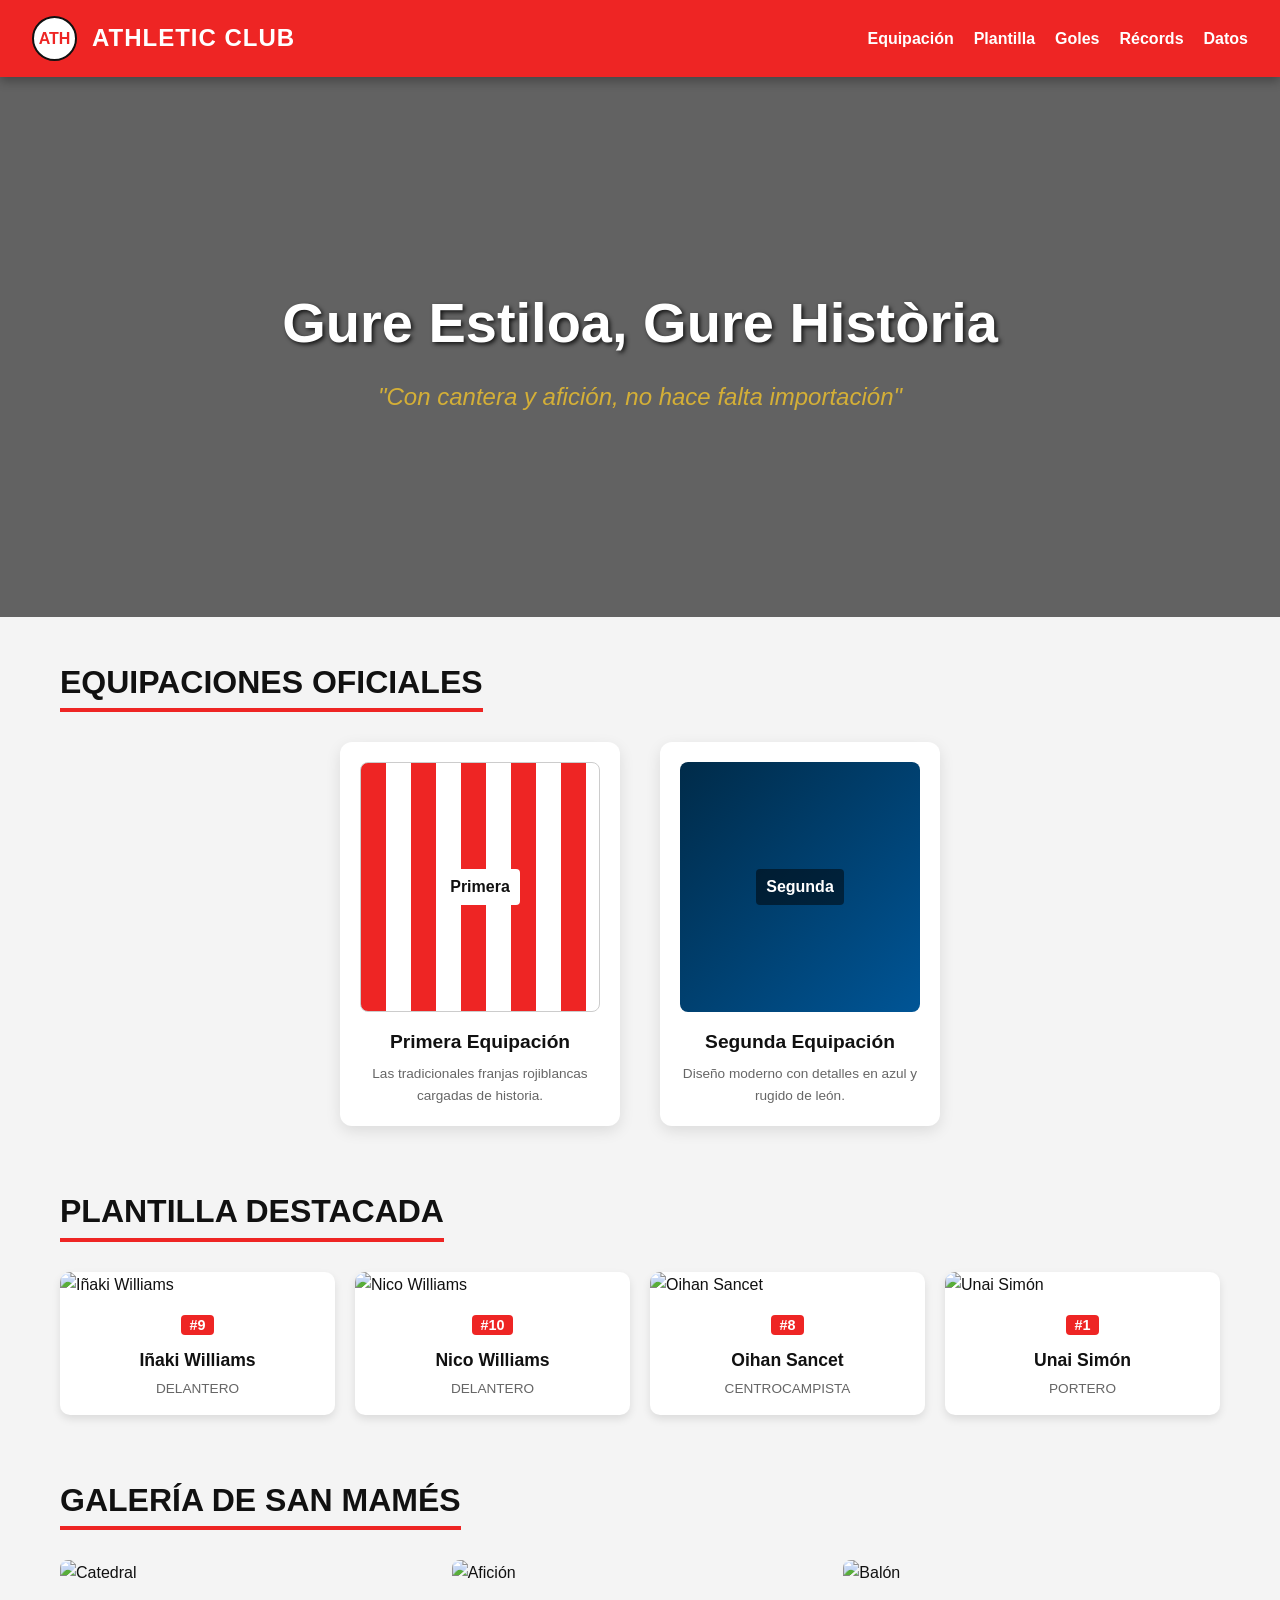
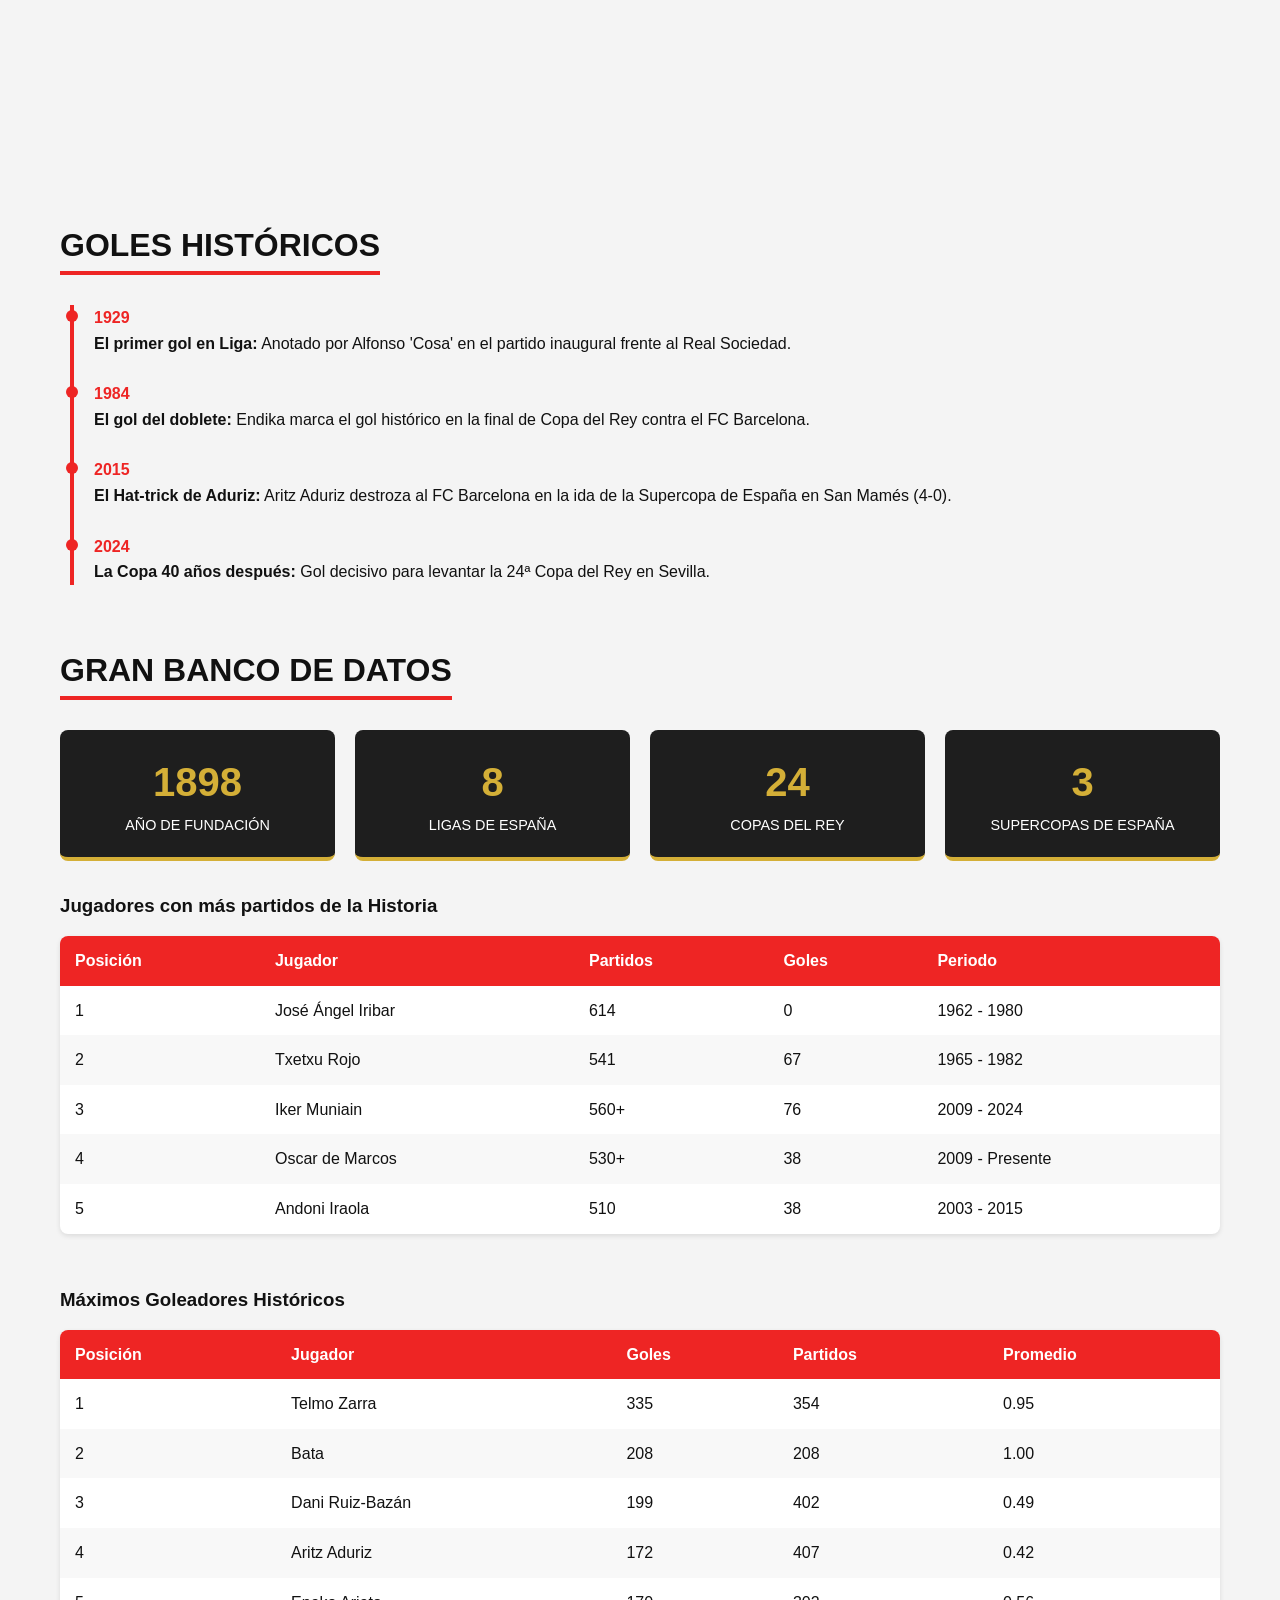
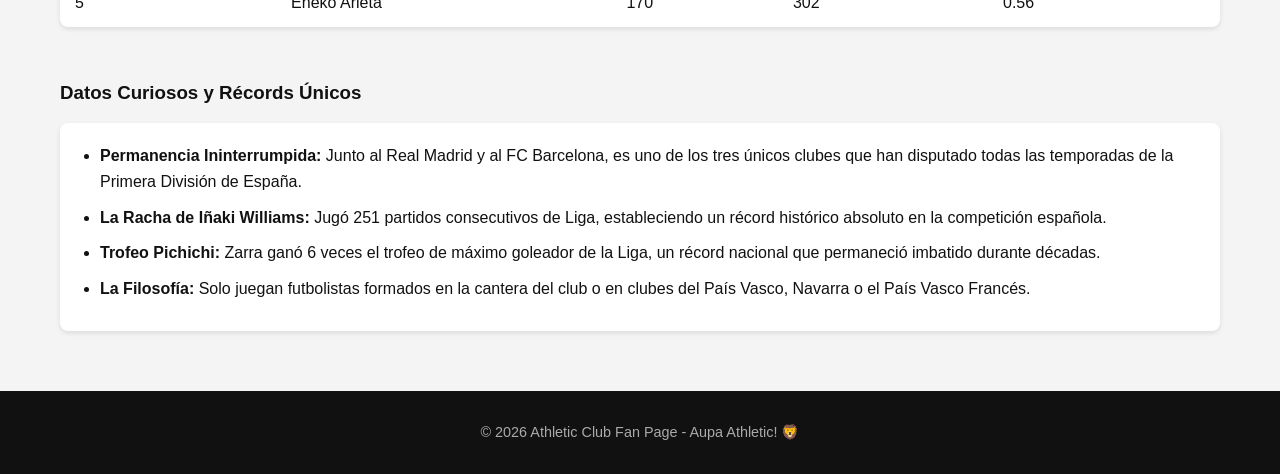
==== commit 411261d9: "Update index.html" ====
--- a/index.html
+++ b/index.html
@@ -3,340 +3,661 @@
 <head>
     <meta charset="UTF-8">
     <meta name="viewport" content="width=device-width, initial-scale=1.0">
-    <title>Athletic Club de Bilbao - Geuria!</title>
+    <title>Athletic Club de Bilbao - Athletic Club Zurekin</title>
     <style>
+        /* --- VARIABLES Y ESTILOS GLOBALES --- */
         :root {
             --red: #EE2524;
             --white: #FFFFFF;
             --black: #111111;
-            --grey: #F4F4F4;
-        }
-
-        body {
-            font-family: 'Segoe UI', Tahoma, Geneva, Verdana, sans-serif;
+            --dark-gray: #1E1E1E;
+            --light-gray: #F4F4F4;
+            --gold: #D4AF37;
+        }
+
+        * {
+            box-sizing: border-box;
             margin: 0;
             padding: 0;
-            background-color: var(--grey);
+            font-family: 'Segoe UI', Tahoma, Geneva, Verdana, sans-serif;
+        }
+
+        body {
+            background-color: var(--light-gray);
             color: var(--black);
-        }
-
+            line-height: 1.6;
+        }
+
+        a {
+            text-decoration: none;
+            color: inherit;
+        }
+
+        /* --- HEADER Y NAVEGACIÓN --- */
         header {
             background-color: var(--red);
             color: var(--white);
-            text-align: center;
-            padding: 2rem 1rem;
-            border-bottom: 5px solid var(--black);
-        }
-
-        header h1 {
-            margin: 0;
-            font-size: 2.8rem;
-            letter-spacing: 2px;
-            text-transform: uppercase;
-        }
-
-        header p {
-            margin-top: 0.5rem;
-            font-style: italic;
-            font-size: 1.2rem;
-        }
-
-        nav {
-            background-color: var(--black);
+            padding: 1rem 2rem;
+            position: sticky;
+            top: 0;
+            z-index: 1000;
+            box-shadow: 0 4px 10px rgba(0,0,0,0.3);
+            display: flex;
+            justify-content: space-between;
+            align-items: center;
+        }
+
+        .logo-container {
+            display: flex;
+            align-items: center;
+            gap: 15px;
+        }
+
+        .logo-badge {
+            width: 45px;
+            height: 45px;
+            background: var(--white);
+            border-radius: 50%;
             display: flex;
             justify-content: center;
+            align-items: center;
+            font-weight: bold;
+            color: var(--red);
+            border: 2px solid var(--black);
+        }
+
+        header h1 {
+            font-size: 1.5rem;
+            text-transform: uppercase;
+            letter-spacing: 1px;
+        }
+
+        nav ul {
+            display: flex;
+            list-style: none;
             gap: 20px;
+        }
+
+        nav a {
+            font-weight: 600;
+            transition: color 0.3s;
+        }
+
+        nav a:hover {
+            color: var(--black);
+        }
+
+        /* --- HERO SECTION --- */
+        .hero {
+            background: linear-gradient(rgba(0, 0, 0, 0.6), rgba(0, 0, 0, 0.6)), 
+                        url('https://images.unsplash.com/photo-1508098682722-e99c43a406b2?auto=format&fit=crop&w=1350&q=80');
+            background-size: cover;
+            background-position: center;
+            height: 60vh;
+            display: flex;
+            flex-direction: column;
+            justify-content: center;
+            align-items: center;
+            color: var(--white);
+            text-align: center;
+            padding: 0 20px;
+        }
+
+        .hero h2 {
+            font-size: 3.5rem;
+            margin-bottom: 10px;
+            text-shadow: 2px 2px 4px rgba(0,0,0,0.8);
+        }
+
+        .hero p {
+            font-size: 1.5rem;
+            font-style: italic;
+            color: var(--gold);
+        }
+
+        /* --- CONTENEDOR PRINCIPAL Y SECCIONES --- */
+        .container {
+            max-width: 1200px;
+            margin: 40px auto;
+            padding: 0 20px;
+        }
+
+        section {
+            margin-bottom: 60px;
+        }
+
+        .section-title {
+            font-size: 2rem;
+            border-bottom: 4px solid var(--red);
+            display: inline-block;
+            margin-bottom: 30px;
+            text-transform: uppercase;
+        }
+
+        /* --- SECCIÓN EQUIPACIÓN (CON EFECTOS) --- */
+        .kit-container {
+            display: flex;
+            justify-content: center;
+            gap: 40px;
+            flex-wrap: wrap;
+        }
+
+        .kit-card {
+            background: var(--white);
+            border-radius: 12px;
+            padding: 20px;
+            width: 280px;
+            text-align: center;
+            box-shadow: 0 5px 15px rgba(0,0,0,0.1);
+            transition: transform 0.4s ease, box-shadow 0.4s ease;
+            position: relative;
+            overflow: hidden;
+        }
+
+        .kit-card:hover {
+            transform: translateY(-10px) scale(1.02);
+            box-shadow: 0 12px 25px rgba(238, 37, 36, 0.3);
+        }
+
+        .kit-image-box {
+            height: 250px;
+            display: flex;
+            justify-content: center;
+            align-items: center;
+            border-radius: 8px;
+            margin-bottom: 15px;
+            position: relative;
+        }
+
+        /* Camiseta local (Rayas) */
+        .first-kit {
+            background: repeating-linear-gradient(
+                90deg,
+                var(--red),
+                var(--red) 25px,
+                var(--white) 25px,
+                var(--white) 50px
+            );
+            border: 1px solid #ccc;
+        }
+
+        /* Camiseta visitante (Azul/León) */
+        .second-kit {
+            background: linear-gradient(135deg, #002B49 0%, #005596 100%);
+            color: var(--white);
+        }
+
+        .kit-title {
+            font-weight: bold;
+            font-size: 1.2rem;
+            margin-top: 10px;
+        }
+
+        /* --- PLANTILLA DE JUGADORES --- */
+        .grid-players {
+            display: grid;
+            grid-template-columns: repeat(auto-fit, minmax(220px, 1fr));
+            gap: 20px;
+        }
+
+        .player-card {
+            background: var(--white);
+            border-radius: 10px;
+            overflow: hidden;
+            box-shadow: 0 4px 8px rgba(0,0,0,0.1);
+            transition: transform 0.3s;
+        }
+
+        .player-card:hover {
+            transform: scale(1.03);
+        }
+
+        .player-card img {
+            width: 100%;
+            height: 250px;
+            object-fit: cover;
+        }
+
+        .player-info {
+            padding: 15px;
+            text-align: center;
+        }
+
+        .player-number {
+            background: var(--red);
+            color: var(--white);
+            font-weight: bold;
+            padding: 2px 8px;
+            border-radius: 4px;
+            font-size: 0.9rem;
+        }
+
+        .player-name {
+            font-size: 1.1rem;
+            margin: 8px 0 4px 0;
+            font-weight: bold;
+        }
+
+        .player-pos {
+            color: #666;
+            font-size: 0.85rem;
+            text-transform: uppercase;
+        }
+
+        /* --- GALERÍA DE FOTOS --- */
+        .gallery-grid {
+            display: grid;
+            grid-template-columns: repeat(auto-fit, minmax(280px, 1fr));
+            gap: 15px;
+        }
+
+        .gallery-item {
+            position: relative;
+            height: 200px;
+            overflow: hidden;
+            border-radius: 8px;
+        }
+
+        .gallery-item img {
+            width: 100%;
+            height: 100%;
+            object-fit: cover;
+            transition: transform 0.5s ease;
+        }
+
+        .gallery-item:hover img {
+            transform: scale(1.15);
+        }
+
+        .gallery-overlay {
+            position: absolute;
+            bottom: 0;
+            background: linear-gradient(transparent, rgba(0,0,0,0.8));
+            width: 100%;
+            color: var(--white);
             padding: 10px;
-        }
-
-        nav a {
-            color: var(--white);
-            text-decoration: none;
+            box-sizing: border-box;
+            opacity: 0;
+            transition: opacity 0.3s;
+        }
+
+        .gallery-item:hover .gallery-overlay {
+            opacity: 1;
+        }
+
+        /* --- GOLES HISTÓRICOS Y RÉCORDS --- */
+        .timeline {
+            border-left: 4px solid var(--red);
+            padding-left: 20px;
+            margin-left: 10px;
+        }
+
+        .timeline-item {
+            margin-bottom: 25px;
+            position: relative;
+        }
+
+        .timeline-item::before {
+            content: '';
+            width: 12px;
+            height: 12px;
+            background: var(--red);
+            border-radius: 50%;
+            position: absolute;
+            left: -28px;
+            top: 5px;
+        }
+
+        .timeline-date {
             font-weight: bold;
-            transition: color 0.3s;
-        }
-
-        nav a:hover {
             color: var(--red);
         }
 
-        .container {
-            max-width: 1000px;
-            margin: 20px auto;
-            padding: 0 20px;
-        }
-
-        section {
-            background: var(--white);
-            padding: 25px;
-            margin-bottom: 25px;
-            border-radius: 8px;
-            box-shadow: 0 4px 6px rgba(0,0,0,0.1);
-        }
-
-        h2 {
-            color: var(--red);
-            border-bottom: 2px solid var(--red);
-            padding-bottom: 8px;
-            margin-top: 0;
-        }
-
-        /* Dibujos SVG */
-        .illustrations {
-            display: flex;
-            justify-content: space-around;
-            align-items: center;
-            flex-wrap: wrap;
-            gap: 20px;
-            margin: 20px 0;
-        }
-
-        .svg-card {
-            text-align: center;
-        }
-
-        /* Grid de Jugadores */
-        .grid-jugadores {
+        /* --- DATOS Y ESTADÍSTICAS (SECCIÓN MASIVA) --- */
+        .stats-grid {
             display: grid;
             grid-template-columns: repeat(auto-fit, minmax(200px, 1fr));
             gap: 20px;
-            margin-top: 15px;
-        }
-
-        .card-jugador {
-            border: 1px solid #ddd;
+            margin-bottom: 30px;
+        }
+
+        .stat-box {
+            background: var(--dark-gray);
+            color: var(--white);
+            padding: 20px;
+            border-radius: 8px;
+            text-align: center;
+            border-bottom: 4px solid var(--gold);
+        }
+
+        .stat-number {
+            font-size: 2.5rem;
+            font-weight: bold;
+            color: var(--gold);
+        }
+
+        .stat-label {
+            font-size: 0.9rem;
+            text-transform: uppercase;
+        }
+
+        .data-table {
+            width: 100%;
+            border-collapse: collapse;
+            background: var(--white);
             border-radius: 8px;
             overflow: hidden;
+            box-shadow: 0 2px 5px rgba(0,0,0,0.1);
+        }
+
+        .data-table th, .data-table td {
+            padding: 12px 15px;
+            text-align: left;
+        }
+
+        .data-table th {
+            background-color: var(--red);
+            color: var(--white);
+        }
+
+        .data-table tr:nth-child(even) {
+            background-color: #f8f8f8;
+        }
+
+        /* --- FOOTER --- */
+        footer {
+            background: var(--black);
+            color: var(--white);
             text-align: center;
-            transition: transform 0.2s;
-        }
-
-        .card-jugador:hover {
-            transform: translateY(-5px);
-        }
-
-        .card-jugador img {
-            width: 100%;
-            height: 220px;
-            object-fit: cover;
-        }
-
-        .card-jugador h3 {
-            margin: 10px 0 5px;
-            color: var(--black);
-        }
-
-        .card-jugador p {
+            padding: 30px;
+            margin-top: 40px;
+        }
+
+        footer p {
+            color: #aaa;
             font-size: 0.9rem;
-            color: #666;
-            margin-bottom: 10px;
-        }
-
-        /* Lista de Goles */
-        .gol-item {
-            display: flex;
-            align-items: center;
-            gap: 15px;
-            margin-bottom: 15px;
-            background: #fafafa;
-            padding: 10px;
-            border-left: 4px solid var(--red);
-        }
-
-        .gol-item img {
-            width: 120px;
-            height: 80px;
-            object-fit: cover;
-            border-radius: 4px;
-        }
-
-        /* Tabla de Palmarés */
-        table {
-            width: 100%;
-            border-collapse: collapse;
-            margin-top: 10px;
-        }
-
-        th, td {
-            padding: 10px;
-            text-align: left;
-            border-bottom: 1px solid #ddd;
-        }
-
-        th {
-            background-color: var(--red);
-            color: var(--white);
-        }
-
-        footer {
-            text-align: center;
-            padding: 15px;
-            background-color: var(--black);
-            color: var(--white);
-            font-size: 0.9rem;
         }
     </style>
-    <script src="script.js" defer></script>
 </head>
 <body>
 
+    <!-- CABECERA -->
     <header>
-        <h1>Athletic Club</h1>
+        <div class="logo-container">
+            <div class="logo-badge">ATH</div>
+            <h1>Athletic Club</h1>
+        </div>
+        <nav>
+            <ul>
+                <li><a href="#equipaciones">Equipación</a></li>
+                <li><a href="#plantilla">Plantilla</a></li>
+                <li><a href="#goles">Goles</a></li>
+                <li><a href="#records">Récords</a></li>
+                <li><a href="#datos">Datos</a></li>
+            </ul>
+        </nav>
+    </header>
+
+    <!-- HERO SECTION -->
+    <div class="hero">
+        <h2>Gure Estiloa, Gure Història</h2>
         <p>"Con cantera y afición, no hace falta importación"</p>
-    </header>
-
-    <nav>
-        <a href="#dibujos">Símbolos</a>
-        <a href="#jugadores">Leyendas</a>
-        <a href="#goles">Goles Históricos</a>
-        <a href="#palmares">Palmarés</a>
-    </nav>
+    </div>
 
     <div class="container">
 
-        <!-- SECCIÓN DIBUJOS / ILUSTRACIONES SVG -->
-        <section id="dibujos">
-            <h2>Símbolos del Club (Dibujos Vectoriales)</h2>
-            <div class="illustrations">
+        <!-- EQUIPACIONES CON EFECTOS -->
+        <section id="equipaciones">
+            <h2 class="section-title">Equipaciones Oficiales</h2>
+            <div class="kit-container">
                 
-                <!-- Dibujo 1: Camiseta Rojiblanca -->
-                <div class="svg-card">
-                    <svg width="120" height="120" viewBox="0 0 100 100">
-                        <!-- Cuerpo Camiseta -->
-                        <path d="M 30,20 L 40,10 L 60,10 L 70,20 L 85,30 L 75,45 L 70,40 L 70,90 L 30,90 L 30,40 L 25,45 L 15,30 Z" fill="#EE2524" stroke="#111" stroke-width="2"/>
-                        <!-- Franjas Blancas -->
-                        <rect x="38" y="11" width="8" height="78" fill="#FFF"/>
-                        <rect x="54" y="11" width="8" height="78" fill="#FFF"/>
-                        <!-- Cuello -->
-                        <path d="M 40,10 Q 50,20 60,10" fill="none" stroke="#111" stroke-width="3"/>
-                    </svg>
-                    <p><strong>La Camiseta</strong></p>
-                </div>
-
-                <!-- Dibujo 2: Banderín / Escudo simplificado -->
-                <div class="svg-card">
-                    <svg width="120" height="120" viewBox="0 0 100 100">
-                        <path d="M 20,10 L 80,10 L 80,60 C 80,85 50,95 50,95 C 50,95 20,85 20,60 Z" fill="#FFF" stroke="#EE2524" stroke-width="4"/>
-                        <path d="M 50,10 L 50,94" stroke="#EE2524" stroke-width="12"/>
-                        <circle cx="50" cy="35" r="12" fill="#111111"/>
-                    </svg>
-                    <p><strong>El Escudo</strong></p>
-                </div>
-
-                <!-- Dibujo 3: Balón de Fútbol -->
-                <div class="svg-card">
-                    <svg width="120" height="120" viewBox="0 0 100 100">
-                        <circle cx="50" cy="50" r="40" fill="#FFF" stroke="#111" stroke-width="3"/>
-                        <polygon points="50,35 40,43 44,55 56,55 60,43" fill="#111"/>
-                        <line x1="50" y1="35" x2="50" y2="10" stroke="#111" stroke-width="2"/>
-                        <line x1="40" y1="43" x2="18" y2="35" stroke="#111" stroke-width="2"/>
-                        <line x1="44" y1="55" x2="28" y2="75" stroke="#111" stroke-width="2"/>
-                        <line x1="56" y1="55" x2="72" y2="75" stroke="#111" stroke-width="2"/>
-                        <line x1="60" y1="43" x2="82" y2="35" stroke="#111" stroke-width="2"/>
-                    </svg>
-                    <p><strong>Tradición Futbolera</strong></p>
+                <div class="kit-card">
+                    <div class="kit-image-box first-kit">
+                        <span style="background: white; padding: 5px 10px; font-weight: bold; border-radius: 4px;">Primera</span>
+                    </div>
+                    <div class="kit-title">Primera Equipación</div>
+                    <p style="font-size: 0.85rem; color: #666; margin-top: 5px;">Las tradicionales franjas rojiblancas cargadas de historia.</p>
+                </div>
+
+                <div class="kit-card">
+                    <div class="kit-image-box second-kit">
+                        <span style="background: rgba(0,0,0,0.5); color: white; padding: 5px 10px; font-weight: bold; border-radius: 4px;">Segunda</span>
+                    </div>
+                    <div class="kit-title">Segunda Equipación</div>
+                    <p style="font-size: 0.85rem; color: #666; margin-top: 5px;">Diseño moderno con detalles en azul y rugido de león.</p>
                 </div>
 
             </div>
         </section>
 
-        <!-- SECCIÓN JUGADORES -->
-        <section id="jugadores">
-            <h2>Mejores Jugadores e Íconos</h2>
-            <div class="grid-jugadores">
+        <!-- PLANTILLA -->
+        <section id="plantilla">
+            <h2 class="section-title">Plantilla Destacada</h2>
+            <div class="grid-players">
                 
-                <div class="card-jugador">
-                    <img src="https://images.unsplash.com/photo-1508098682722-e99c43a406b2?auto=format&fit=crop&w=400&q=80" alt="Telmo Zarra">
-                    <h3>Telmo Zarra</h3>
-                    <p>Leyenda absoluta. 251 goles en Liga y 6 trofeos Pichichi.</p>
-                </div>
-
-                <div class="card-jugador">
-                    <img src="https://images.unsplash.com/photo-1518091043644-c1d4457512c6?auto=format&fit=crop&w=400&q=80" alt="José Ángel Iribar">
-                    <h3>José Ángel Iribar</h3>
-                    <p>"El Chopo". El portero más emblemático de la historia del club.</p>
-                </div>
-
-                <div class="card-jugador">
-                    <img src="https://images.unsplash.com/photo-1574629810360-7efbbe195018?auto=format&fit=crop&w=400&q=80" alt="Aritz Aduriz">
-                    <h3>Aritz Aduriz</h3>
-                    <p>El goleador incombustible del siglo XXI. Rey de la chilena.</p>
-                </div>
-
-                <div class="card-jugador">
-                    <img src="https://images.unsplash.com/photo-1522778119026-d647f0596c20?auto=format&fit=crop&w=400&q=80" alt="Iñaki Williams">
-                    <h3>Iñaki Williams</h3>
-                    <p>Récord histórico de partidos consecutivos jugados en la Liga.</p>
+                <div class="player-card">
+                    <img src="https://images.unsplash.com/photo-1518091043644-c1d4457512c6?auto=format&fit=crop&w=500&q=80" alt="Iñaki Williams">
+                    <div class="player-info">
+                        <span class="player-number">#9</span>
+                        <div class="player-name">Iñaki Williams</div>
+                        <div class="player-pos">Delantero</div>
+                    </div>
+                </div>
+
+                <div class="player-card">
+                    <img src="https://images.unsplash.com/photo-1543326727-cf6c39e8f84c?auto=format&fit=crop&w=500&q=80" alt="Nico Williams">
+                    <div class="player-info">
+                        <span class="player-number">#10</span>
+                        <div class="player-name">Nico Williams</div>
+                        <div class="player-pos">Delantero</div>
+                    </div>
+                </div>
+
+                <div class="player-card">
+                    <img src="https://images.unsplash.com/photo-1574629810360-7efbbe195018?auto=format&fit=crop&w=500&q=80" alt="Oihan Sancet">
+                    <div class="player-info">
+                        <span class="player-number">#8</span>
+                        <div class="player-name">Oihan Sancet</div>
+                        <div class="player-pos">Centrocampista</div>
+                    </div>
+                </div>
+
+                <div class="player-card">
+                    <img src="https://images.unsplash.com/photo-1560272564-669520747490?auto=format&fit=crop&w=500&q=80" alt="Unai Simón">
+                    <div class="player-info">
+                        <span class="player-number">#1</span>
+                        <div class="player-name">Unai Simón</div>
+                        <div class="player-pos">Portero</div>
+                    </div>
                 </div>
 
             </div>
         </section>
 
-        <!-- SECCIÓN GOLES -->
+        <!-- FOTOS -->
+        <section id="fotos">
+            <h2 class="section-title">Galería de San Mamés</h2>
+            <div class="gallery-grid">
+                <div class="gallery-item">
+                    <img src="https://images.unsplash.com/photo-1522778119026-d647f0596c20?auto=format&fit=crop&w=600&q=80" alt="Catedral">
+                    <div class="gallery-overlay">La Catedral - San Mamés</div>
+                </div>
+                <div class="gallery-item">
+                    <img src="https://images.unsplash.com/photo-1508098682722-e99c43a406b2?auto=format&fit=crop&w=600&q=80" alt="Afición">
+                    <div class="gallery-overlay">La Hinchada Rojiblanca</div>
+                </div>
+                <div class="gallery-item">
+                    <img src="https://images.unsplash.com/photo-1517466787929-bc90951d0974?auto=format&fit=crop&w=600&q=80" alt="Balón">
+                    <div class="gallery-overlay">Filosofía Única</div>
+                </div>
+            </div>
+        </section>
+
+        <!-- GOLES HISTÓRICOS Y RÉCORDS -->
         <section id="goles">
-            <h2>Goles Históricos e Inolvidables</h2>
+            <h2 class="section-title">Goles Históricos</h2>
+            <div class="timeline">
+                <div class="timeline-item">
+                    <div class="timeline-date">1929</div>
+                    <p><strong>El primer gol en Liga:</strong> Anotado por Alfonso 'Cosa' en el partido inaugural frente al Real Sociedad.</p>
+                </div>
+                <div class="timeline-item">
+                    <div class="timeline-date">1984</div>
+                    <p><strong>El gol del doblete:</strong> Endika marca el gol histórico en la final de Copa del Rey contra el FC Barcelona.</p>
+                </div>
+                <div class="timeline-item">
+                    <div class="timeline-date">2015</div>
+                    <p><strong>El Hat-trick de Aduriz:</strong> Aritz Aduriz destroza al FC Barcelona en la ida de la Supercopa de España en San Mamés (4-0).</p>
+                </div>
+                <div class="timeline-item">
+                    <div class="timeline-date">2024</div>
+                    <p><strong>La Copa 40 años después:</strong> Gol decisivo para levantar la 24ª Copa del Rey en Sevilla.</p>
+                </div>
+            </div>
+        </section>
+
+        <!-- DATOS Y ESTADÍSTICAS MASIVAS -->
+        <section id="datos">
+            <h2 class="section-title">Gran Banco de Datos</h2>
             
-            <div class="gol-item">
-                <img src="https://images.unsplash.com/photo-1517927033932-b3d18e61fb3a?auto=format&fit=crop&w=200&q=80" alt="Gol de Aduriz">
-                <div>
-                    <h3>La Chilena de Aduriz al Barcelona (2019)</h3>
-                    <p>En el minuto 89, recién entrado al campo, Aduriz remató de tijera/chilena espectacular para dar la victoria al Athletic en San Mamés.</p>
+            <div class="stats-grid">
+                <div class="stat-box">
+                    <div class="stat-number">1898</div>
+                    <div class="stat-label">Año de Fundación</div>
+                </div>
+                <div class="stat-box">
+                    <div class="stat-number">8</div>
+                    <div class="stat-label">Ligas de España</div>
+                </div>
+                <div class="stat-box">
+                    <div class="stat-number">24</div>
+                    <div class="stat-label">Copas del Rey</div>
+                </div>
+                <div class="stat-box">
+                    <div class="stat-number">3</div>
+                    <div class="stat-label">Supercopas de España</div>
                 </div>
             </div>
 
-            <div class="gol-item">
-                <img src="https://images.unsplash.com/photo-1551958219-acbc608c6377?auto=format&fit=crop&w=200&q=80" alt="Zarra Final Copa">
-                <div>
-                    <h3>El Gol de Zarra en la Final de Copa (1950)</h3>
-                    <p>Uno de los tantos decisivos que coronó al Athletic en su época dorada, consagrando a Zarra como el mayor artillero del país.</p>
-                </div>
-            </div>
-
-            <div class="gol-item">
-                <img src="https://images.unsplash.com/photo-1508098682722-e99c43a406b2?auto=format&fit=crop&w=200&q=80" alt="Ibai Gómez en Old Trafford">
-                <div>
-                    <h3>Iker Muniain y De Marcos en Old Trafford (2012)</h3>
-                    <p>En la histórica exhibición del Athletic de Bielsa superando 2-3 al Manchester United en su propio estadio.</p>
-                </div>
-
-        <button id="botonInscribirse" type="button" class="img-container" onclick="Boton()">
-            <img src="img/botón-rojo-85651834.webp" alt="Inscribirse">
-        </button>
-            </div>
-
-        </section>
-
-        <!-- SECCIÓN PALMARÉS -->
-        <section id="palmares">
-            <h2>Palmarés Destacado</h2>
-            <table>
+            <h3 style="margin-bottom: 15px;">Jugadores con más partidos de la Historia</h3>
+            <table class="data-table">
                 <thead>
                     <tr>
-                        <th>Competición</th>
-                        <th>Títulos</th>
+                        <th>Posición</th>
+                        <th>Jugador</th>
+                        <th>Partidos</th>
+                        <th>Goles</th>
+                        <th>Periodo</th>
                     </tr>
                 </thead>
                 <tbody>
                     <tr>
-                        <td><strong>Campeonato de Liga</strong></td>
-                        <td>8</td>
-                    </tr>
-                    <tr>
-                        <td><strong>Copa del Rey</strong></td>
-                        <td>24</td>
-                    </tr>
-                    <tr>
-                        <td><strong>Supercopa de España</strong></td>
+                        <td>1</td>
+                        <td>José Ángel Iribar</td>
+                        <td>614</td>
+                        <td>0</td>
+                        <td>1962 - 1980</td>
+                    </tr>
+                    <tr>
+                        <td>2</td>
+                        <td>Txetxu Rojo</td>
+                        <td>541</td>
+                        <td>67</td>
+                        <td>1965 - 1982</td>
+                    </tr>
+                    <tr>
                         <td>3</td>
+                        <td>Iker Muniain</td>
+                        <td>560+</td>
+                        <td>76</td>
+                        <td>2009 - 2024</td>
+                    </tr>
+                    <tr>
+                        <td>4</td>
+                        <td>Oscar de Marcos</td>
+                        <td>530+</td>
+                        <td>38</td>
+                        <td>2009 - Presente</td>
+                    </tr>
+                    <tr>
+                        <td>5</td>
+                        <td>Andoni Iraola</td>
+                        <td>510</td>
+                        <td>38</td>
+                        <td>2003 - 2015</td>
                     </tr>
                 </tbody>
             </table>
+
+            <br><br>
+
+            <h3 style="margin-bottom: 15px;">Máximos Goleadores Históricos</h3>
+            <table class="data-table">
+                <thead>
+                    <tr>
+                        <th>Posición</th>
+                        <th>Jugador</th>
+                        <th>Goles</th>
+                        <th>Partidos</th>
+                        <th>Promedio</th>
+                    </tr>
+                </thead>
+                <tbody>
+                    <tr>
+                        <td>1</td>
+                        <td>Telmo Zarra</td>
+                        <td>335</td>
+                        <td>354</td>
+                        <td>0.95</td>
+                    </tr>
+                    <tr>
+                        <td>2</td>
+                        <td>Bata</td>
+                        <td>208</td>
+                        <td>208</td>
+                        <td>1.00</td>
+                    </tr>
+                    <tr>
+                        <td>3</td>
+                        <td>Dani Ruiz-Bazán</td>
+                        <td>199</td>
+                        <td>402</td>
+                        <td>0.49</td>
+                    </tr>
+                    <tr>
+                        <td>4</td>
+                        <td>Aritz Aduriz</td>
+                        <td>172</td>
+                        <td>407</td>
+                        <td>0.42</td>
+                    </tr>
+                    <tr>
+                        <td>5</td>
+                        <td>Eneko Arieta</td>
+                        <td>170</td>
+                        <td>302</td>
+                        <td>0.56</td>
+                    </tr>
+                </tbody>
+            </table>
+
+            <br><br>
+
+            <h3 id="records" style="margin-bottom: 15px;">Datos Curiosos y Récords Únicos</h3>
+            <ul style="background: white; padding: 20px 40px; border-radius: 8px; box-shadow: 0 2px 5px rgba(0,0,0,0.1);">
+                <li style="margin-bottom: 10px;"><strong>Permanencia Ininterrumpida:</strong> Junto al Real Madrid y al FC Barcelona, es uno de los tres únicos clubes que han disputado todas las temporadas de la Primera División de España.</li>
+                <li style="margin-bottom: 10px;"><strong>La Racha de Iñaki Williams:</strong> Jugó 251 partidos consecutivos de Liga, estableciendo un récord histórico absoluto en la competición española.</li>
+                <li style="margin-bottom: 10px;"><strong>Trofeo Pichichi:</strong> Zarra ganó 6 veces el trofeo de máximo goleador de la Liga, un récord nacional que permaneció imbatido durante décadas.</li>
+                <li style="margin-bottom: 10px;"><strong>La Filosofía:</strong> Solo juegan futbolistas formados en la cantera del club o en clubes del País Vasco, Navarra o el País Vasco Francés.</li>
+            </ul>
         </section>
 
     </div>
 
+    <!-- FOOTER -->
     <footer>
-        <p>&copy; Athletic Club de Bilbao - Página Tributo | Aupa Athletic!</p>
+        <p>&copy; 2026 Athletic Club Fan Page - Aupa Athletic! 🦁</p>
     </footer>
 
 </body>
+</html>
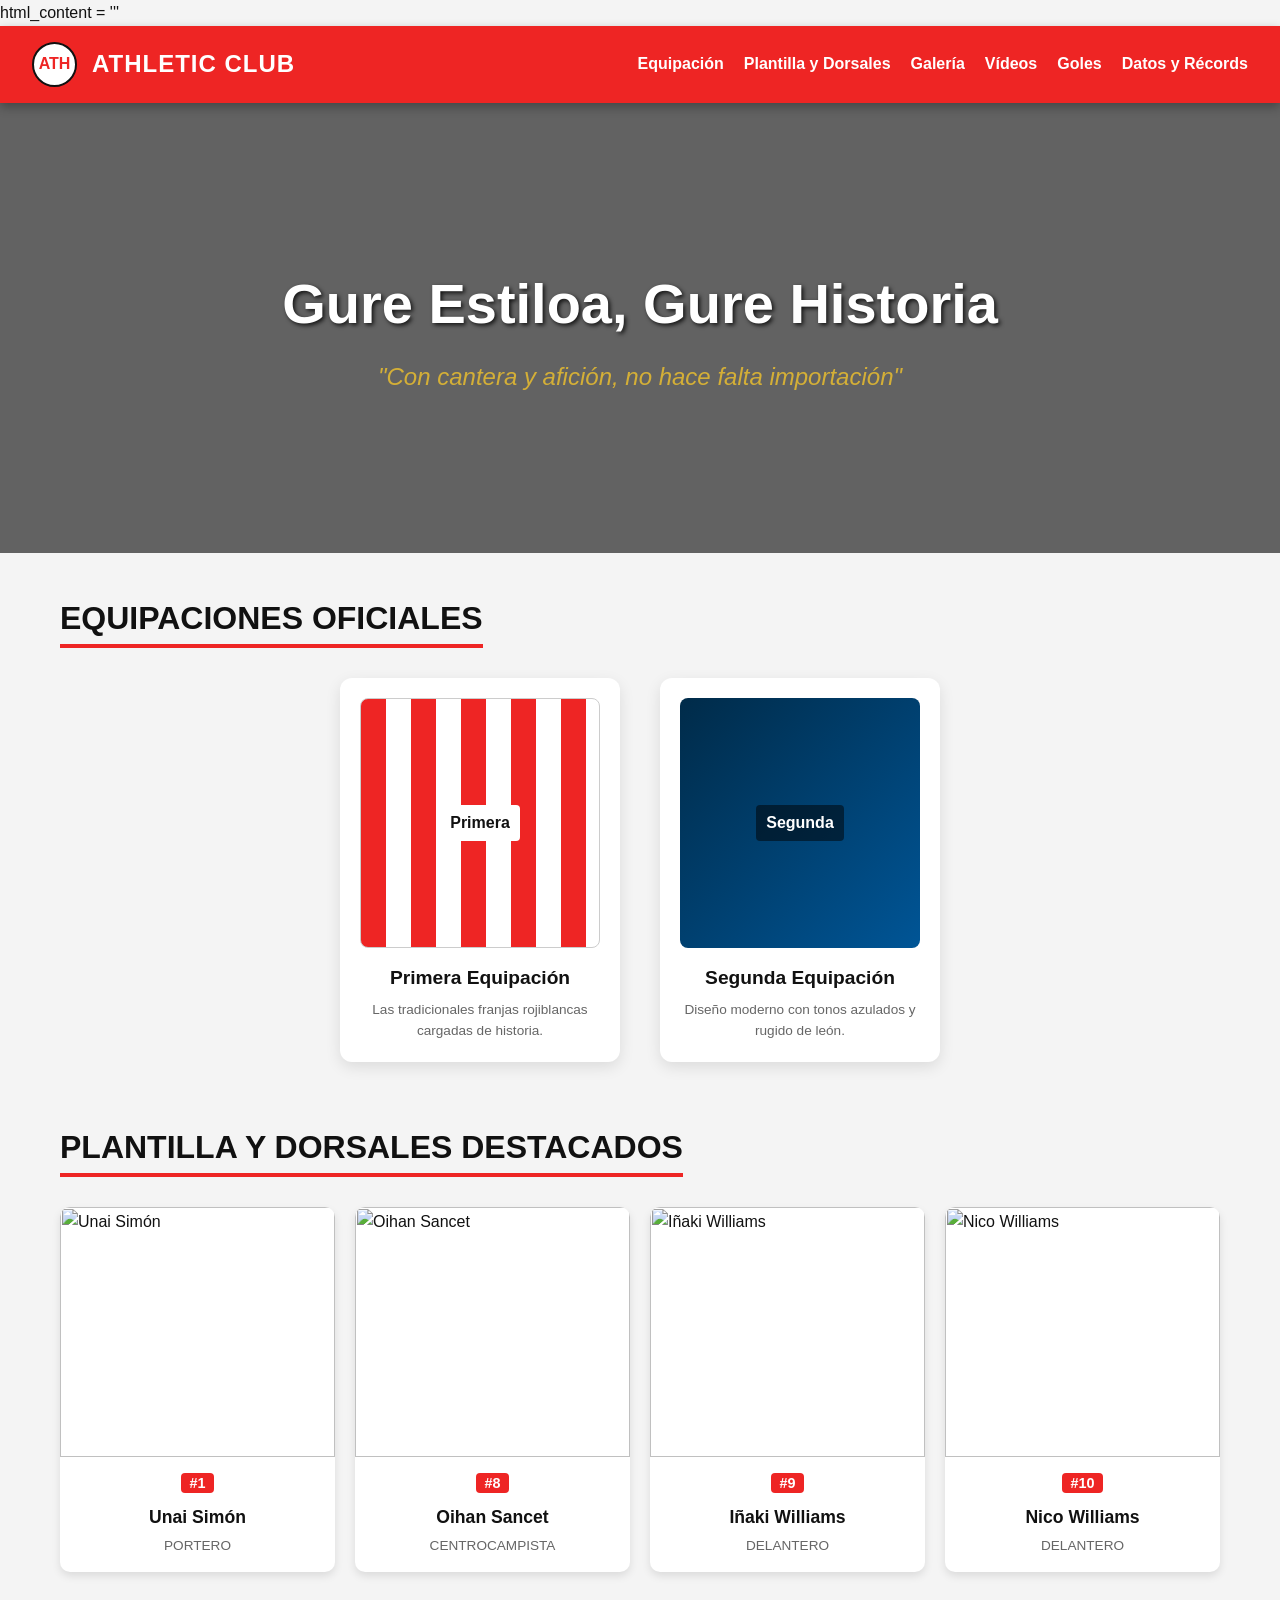
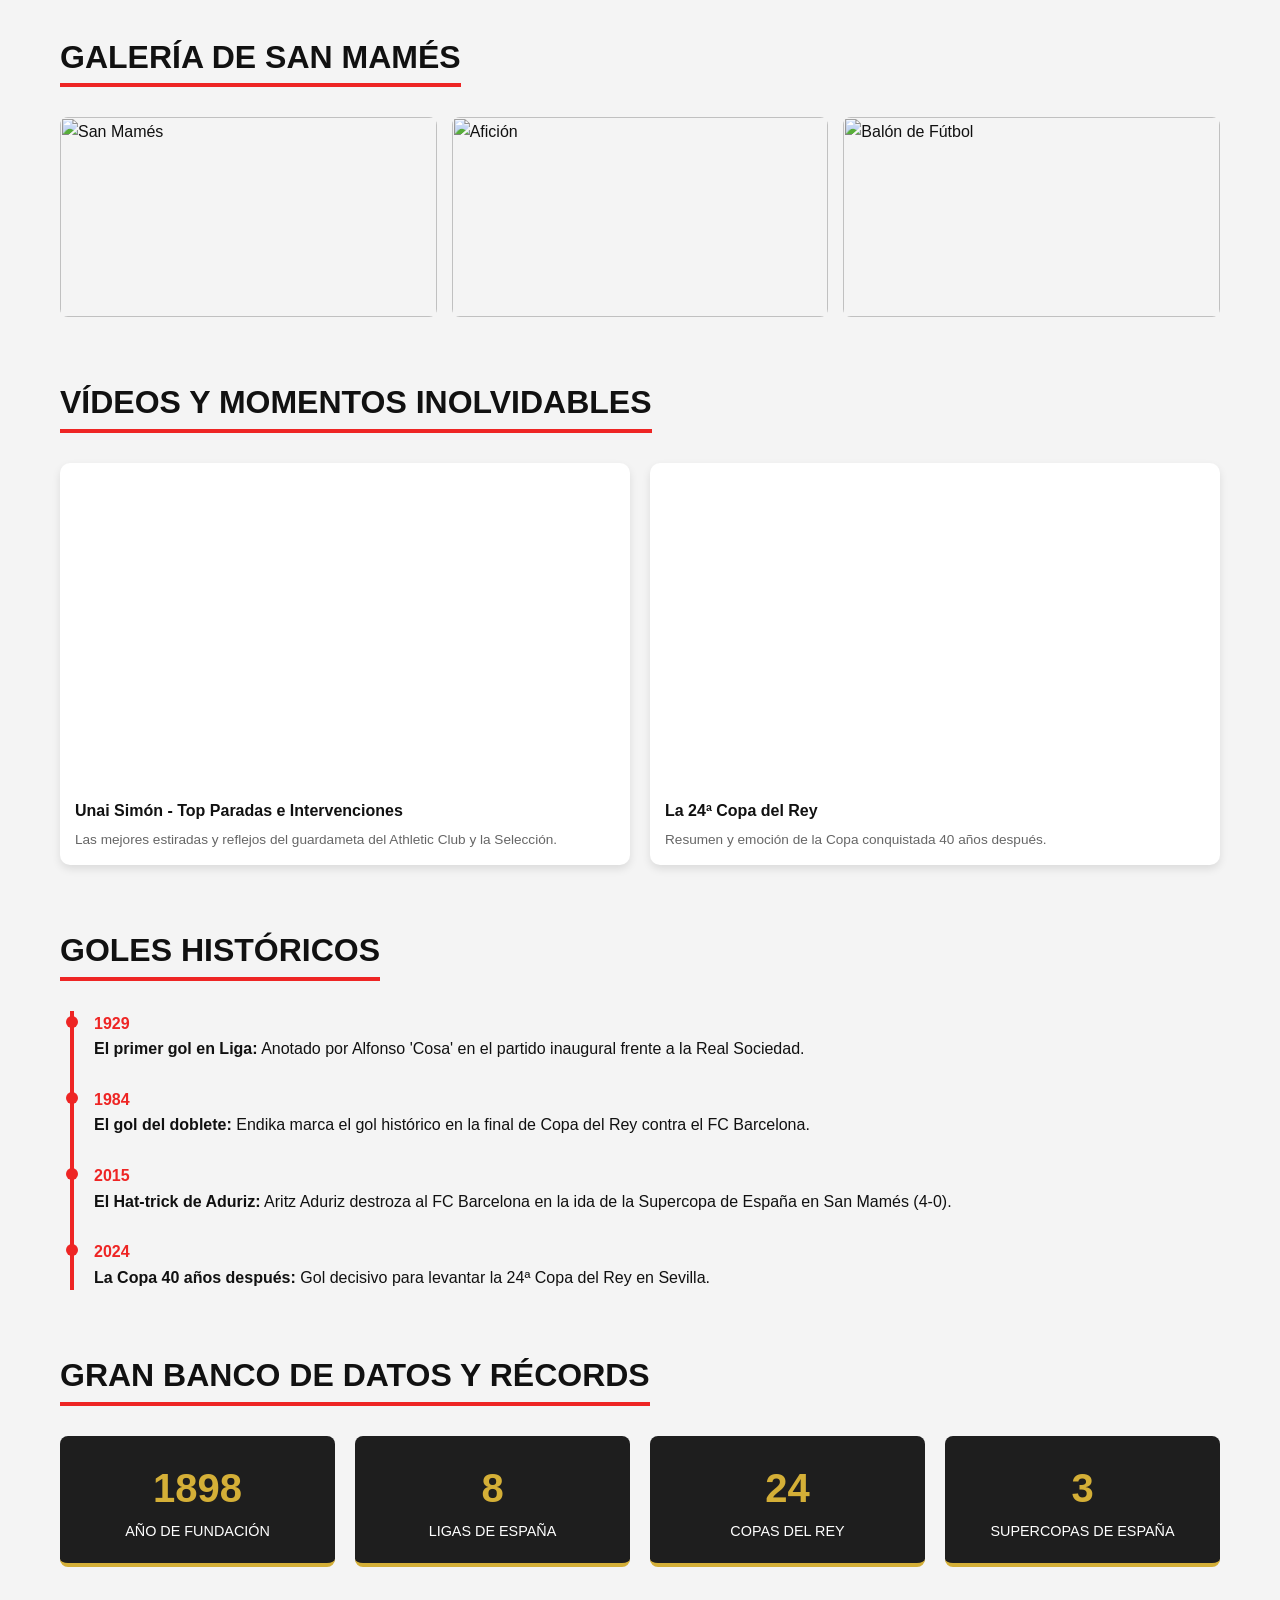
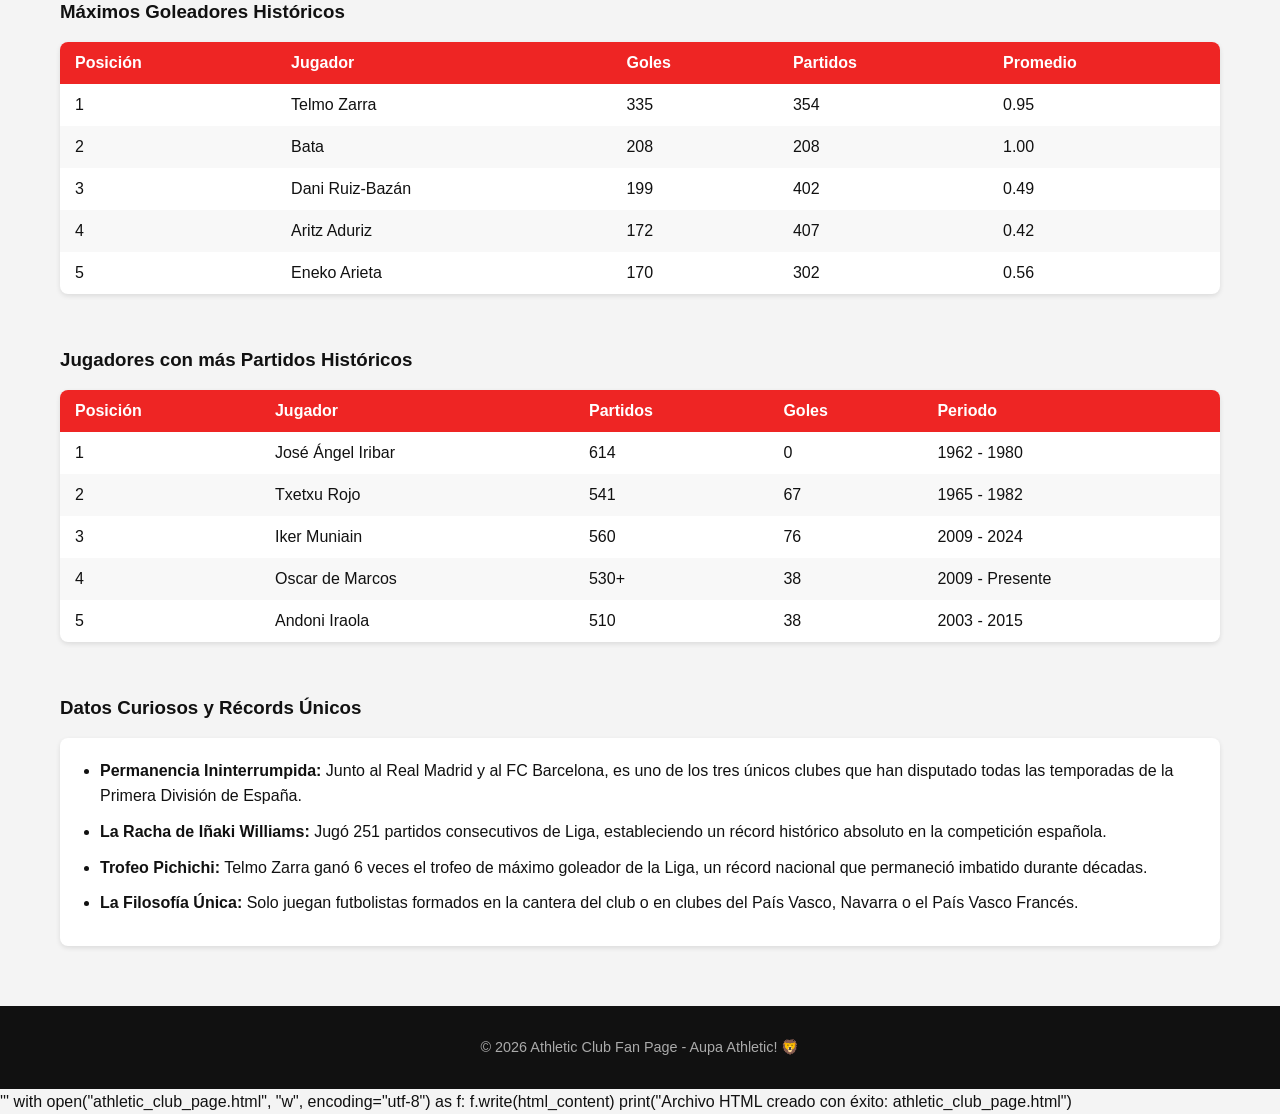
==== commit eabbc391: "Update index.html" ====
--- a/index.html
+++ b/index.html
@@ -1,11 +1,10 @@
-<!DOCTYPE html>
+html_content = '''<!DOCTYPE html>
 <html lang="es">
 <head>
     <meta charset="UTF-8">
     <meta name="viewport" content="width=device-width, initial-scale=1.0">
-    <title>Athletic Club de Bilbao - Athletic Club Zurekin</title>
+    <title>Athletic Club de Bilbao - Official Fan Page</title>
     <style>
-        /* --- VARIABLES Y ESTILOS GLOBALES --- */
         :root {
             --red: #EE2524;
             --white: #FFFFFF;
@@ -89,11 +88,10 @@
 
         /* --- HERO SECTION --- */
         .hero {
-            background: linear-gradient(rgba(0, 0, 0, 0.6), rgba(0, 0, 0, 0.6)), 
-                        url('https://images.unsplash.com/photo-1508098682722-e99c43a406b2?auto=format&fit=crop&w=1350&q=80');
+            background: linear-gradient(rgba(0, 0, 0, 0.6), rgba(0, 0, 0, 0.6)), url('https://images.unsplash.com/photo-1508098682722-e99c43a406b2?auto=format&fit=crop&w=1350&q=80');
             background-size: cover;
             background-position: center;
-            height: 60vh;
+            height: 50vh;
             display: flex;
             flex-direction: column;
             justify-content: center;
@@ -134,7 +132,7 @@
             text-transform: uppercase;
         }
 
-        /* --- SECCIÓN EQUIPACIÓN (CON EFECTOS) --- */
+        /* --- SECCIÓN EQUIPACIÓN --- */
         .kit-container {
             display: flex;
             justify-content: center;
@@ -169,19 +167,11 @@
             position: relative;
         }
 
-        /* Camiseta local (Rayas) */
         .first-kit {
-            background: repeating-linear-gradient(
-                90deg,
-                var(--red),
-                var(--red) 25px,
-                var(--white) 25px,
-                var(--white) 50px
-            );
+            background: repeating-linear-gradient(90deg, var(--red), var(--red) 25px, var(--white) 25px, var(--white) 50px);
             border: 1px solid #ccc;
         }
 
-        /* Camiseta visitante (Azul/León) */
         .second-kit {
             background: linear-gradient(135deg, #002B49 0%, #005596 100%);
             color: var(--white);
@@ -193,7 +183,7 @@
             margin-top: 10px;
         }
 
-        /* --- PLANTILLA DE JUGADORES --- */
+        /* --- PLANTILLA DE JUGADORES Y DORSALES --- */
         .grid-players {
             display: grid;
             grid-template-columns: repeat(auto-fit, minmax(220px, 1fr));
@@ -285,7 +275,47 @@
             opacity: 1;
         }
 
-        /* --- GOLES HISTÓRICOS Y RÉCORDS --- */
+        /* --- VÍDEOS DESTACADOS --- */
+        .video-grid {
+            display: grid;
+            grid-template-columns: repeat(auto-fit, minmax(320px, 1fr));
+            gap: 20px;
+        }
+
+        .video-card {
+            background: var(--white);
+            border-radius: 10px;
+            overflow: hidden;
+            box-shadow: 0 4px 8px rgba(0,0,0,0.1);
+        }
+
+        .video-wrapper {
+            position: relative;
+            padding-bottom: 56.25%; /* Aspect ratio 16:9 */
+            height: 0;
+            overflow: hidden;
+        }
+
+        .video-wrapper iframe {
+            position: absolute;
+            top: 0;
+            left: 0;
+            width: 100%;
+            height: 100%;
+            border: 0;
+        }
+
+        .video-info {
+            padding: 15px;
+        }
+
+        .video-title {
+            font-weight: bold;
+            font-size: 1rem;
+            margin-bottom: 5px;
+        }
+
+        /* --- GOLES HISTÓRICOS Y LÍNEA DE TIEMPO --- */
         .timeline {
             border-left: 4px solid var(--red);
             padding-left: 20px;
@@ -313,7 +343,7 @@
             color: var(--red);
         }
 
-        /* --- DATOS Y ESTADÍSTICAS (SECCIÓN MASIVA) --- */
+        /* --- DATOS, ESTADÍSTICAS Y TABLAS --- */
         .stats-grid {
             display: grid;
             grid-template-columns: repeat(auto-fit, minmax(200px, 1fr));
@@ -390,27 +420,27 @@
         <nav>
             <ul>
                 <li><a href="#equipaciones">Equipación</a></li>
-                <li><a href="#plantilla">Plantilla</a></li>
+                <li><a href="#plantilla">Plantilla y Dorsales</a></li>
+                <li><a href="#fotos">Galería</a></li>
+                <li><a href="#videos">Vídeos</a></li>
                 <li><a href="#goles">Goles</a></li>
-                <li><a href="#records">Récords</a></li>
-                <li><a href="#datos">Datos</a></li>
+                <li><a href="#datos">Datos y Récords</a></li>
             </ul>
         </nav>
     </header>
 
     <!-- HERO SECTION -->
     <div class="hero">
-        <h2>Gure Estiloa, Gure Història</h2>
+        <h2>Gure Estiloa, Gure Historia</h2>
         <p>"Con cantera y afición, no hace falta importación"</p>
     </div>
 
     <div class="container">
 
-        <!-- EQUIPACIONES CON EFECTOS -->
+        <!-- EQUIPACIONES OFICIALES -->
         <section id="equipaciones">
             <h2 class="section-title">Equipaciones Oficiales</h2>
             <div class="kit-container">
-                
                 <div class="kit-card">
                     <div class="kit-image-box first-kit">
                         <span style="background: white; padding: 5px 10px; font-weight: bold; border-radius: 4px;">Primera</span>
@@ -418,23 +448,36 @@
                     <div class="kit-title">Primera Equipación</div>
                     <p style="font-size: 0.85rem; color: #666; margin-top: 5px;">Las tradicionales franjas rojiblancas cargadas de historia.</p>
                 </div>
-
                 <div class="kit-card">
                     <div class="kit-image-box second-kit">
                         <span style="background: rgba(0,0,0,0.5); color: white; padding: 5px 10px; font-weight: bold; border-radius: 4px;">Segunda</span>
                     </div>
                     <div class="kit-title">Segunda Equipación</div>
-                    <p style="font-size: 0.85rem; color: #666; margin-top: 5px;">Diseño moderno con detalles en azul y rugido de león.</p>
-                </div>
-
+                    <p style="font-size: 0.85rem; color: #666; margin-top: 5px;">Diseño moderno con tonos azulados y rugido de león.</p>
+                </div>
             </div>
         </section>
 
-        <!-- PLANTILLA -->
+        <!-- PLANTILLA Y DORSALES -->
         <section id="plantilla">
-            <h2 class="section-title">Plantilla Destacada</h2>
+            <h2 class="section-title">Plantilla y Dorsales Destacados</h2>
             <div class="grid-players">
-                
+                <div class="player-card">
+                    <img src="https://images.unsplash.com/photo-1560272564-669520747490?auto=format&fit=crop&w=500&q=80" alt="Unai Simón">
+                    <div class="player-info">
+                        <span class="player-number">#1</span>
+                        <div class="player-name">Unai Simón</div>
+                        <div class="player-pos">Portero</div>
+                    </div>
+                </div>
+                <div class="player-card">
+                    <img src="https://images.unsplash.com/photo-1574629810360-7efbbe195018?auto=format&fit=crop&w=500&q=80" alt="Oihan Sancet">
+                    <div class="player-info">
+                        <span class="player-number">#8</span>
+                        <div class="player-name">Oihan Sancet</div>
+                        <div class="player-pos">Centrocampista</div>
+                    </div>
+                </div>
                 <div class="player-card">
                     <img src="https://images.unsplash.com/photo-1518091043644-c1d4457512c6?auto=format&fit=crop&w=500&q=80" alt="Iñaki Williams">
                     <div class="player-info">
@@ -443,7 +486,6 @@
                         <div class="player-pos">Delantero</div>
                     </div>
                 </div>
-
                 <div class="player-card">
                     <img src="https://images.unsplash.com/photo-1543326727-cf6c39e8f84c?auto=format&fit=crop&w=500&q=80" alt="Nico Williams">
                     <div class="player-info">
@@ -452,34 +494,15 @@
                         <div class="player-pos">Delantero</div>
                     </div>
                 </div>
-
-                <div class="player-card">
-                    <img src="https://images.unsplash.com/photo-1574629810360-7efbbe195018?auto=format&fit=crop&w=500&q=80" alt="Oihan Sancet">
-                    <div class="player-info">
-                        <span class="player-number">#8</span>
-                        <div class="player-name">Oihan Sancet</div>
-                        <div class="player-pos">Centrocampista</div>
-                    </div>
-                </div>
-
-                <div class="player-card">
-                    <img src="https://images.unsplash.com/photo-1560272564-669520747490?auto=format&fit=crop&w=500&q=80" alt="Unai Simón">
-                    <div class="player-info">
-                        <span class="player-number">#1</span>
-                        <div class="player-name">Unai Simón</div>
-                        <div class="player-pos">Portero</div>
-                    </div>
-                </div>
-
             </div>
         </section>
 
-        <!-- FOTOS -->
+        <!-- GALERÍA DE FOTOS -->
         <section id="fotos">
             <h2 class="section-title">Galería de San Mamés</h2>
             <div class="gallery-grid">
                 <div class="gallery-item">
-                    <img src="https://images.unsplash.com/photo-1522778119026-d647f0596c20?auto=format&fit=crop&w=600&q=80" alt="Catedral">
+                    <img src="https://images.unsplash.com/photo-1522778119026-d647f0596c20?auto=format&fit=crop&w=600&q=80" alt="San Mamés">
                     <div class="gallery-overlay">La Catedral - San Mamés</div>
                 </div>
                 <div class="gallery-item">
@@ -487,19 +510,44 @@
                     <div class="gallery-overlay">La Hinchada Rojiblanca</div>
                 </div>
                 <div class="gallery-item">
-                    <img src="https://images.unsplash.com/photo-1517466787929-bc90951d0974?auto=format&fit=crop&w=600&q=80" alt="Balón">
+                    <img src="https://images.unsplash.com/photo-1517466787929-bc90951d0974?auto=format&fit=crop&w=600&q=80" alt="Balón de Fútbol">
                     <div class="gallery-overlay">Filosofía Única</div>
                 </div>
             </div>
         </section>
 
-        <!-- GOLES HISTÓRICOS Y RÉCORDS -->
+        <!-- SECCIÓN DE VÍDEOS -->
+        <section id="videos">
+            <h2 class="section-title">Vídeos y Momentos Inolvidables</h2>
+            <div class="video-grid">
+                <div class="video-card">
+                    <div class="video-wrapper">
+                        <iframe src="https://www.youtube.com/embed/6qeHA9sKi5o" title="Unai Simón Best Saves" allowfullscreen></iframe>
+                    </div>
+                    <div class="video-info">
+                        <div class="video-title">Unai Simón - Top Paradas e Intervenciones</div>
+                        <p style="font-size: 0.85rem; color: #666;">Las mejores estiradas y reflejos del guardameta del Athletic Club y la Selección.</p>
+                    </div>
+                </div>
+                <div class="video-card">
+                    <div class="video-wrapper">
+                        <iframe src="https://www.youtube.com/embed/HdzDk0Kv63E" title="Copa del Rey 2024" allowfullscreen></iframe>
+                    </div>
+                    <div class="video-info">
+                        <div class="video-title">La 24ª Copa del Rey</div>
+                        <p style="font-size: 0.85rem; color: #666;">Resumen y emoción de la Copa conquistada 40 años después.</p>
+                    </div>
+                </div>
+            </div>
+        </section>
+
+        <!-- GOLES HISTÓRICOS -->
         <section id="goles">
             <h2 class="section-title">Goles Históricos</h2>
             <div class="timeline">
                 <div class="timeline-item">
                     <div class="timeline-date">1929</div>
-                    <p><strong>El primer gol en Liga:</strong> Anotado por Alfonso 'Cosa' en el partido inaugural frente al Real Sociedad.</p>
+                    <p><strong>El primer gol en Liga:</strong> Anotado por Alfonso 'Cosa' en el partido inaugural frente a la Real Sociedad.</p>
                 </div>
                 <div class="timeline-item">
                     <div class="timeline-date">1984</div>
@@ -516,9 +564,9 @@
             </div>
         </section>
 
-        <!-- DATOS Y ESTADÍSTICAS MASIVAS -->
+        <!-- DATOS, ESTADÍSTICAS Y RÉCORDS -->
         <section id="datos">
-            <h2 class="section-title">Gran Banco de Datos</h2>
+            <h2 class="section-title">Gran Banco de Datos y Récords</h2>
             
             <div class="stats-grid">
                 <div class="stat-box">
@@ -539,7 +587,59 @@
                 </div>
             </div>
 
-            <h3 style="margin-bottom: 15px;">Jugadores con más partidos de la Historia</h3>
+            <h3 style="margin-bottom: 15px;">Máximos Goleadores Históricos</h3>
+            <table class="data-table">
+                <thead>
+                    <tr>
+                        <th>Posición</th>
+                        <th>Jugador</th>
+                        <th>Goles</th>
+                        <th>Partidos</th>
+                        <th>Promedio</th>
+                    </tr>
+                </thead>
+                <tbody>
+                    <tr>
+                        <td>1</td>
+                        <td>Telmo Zarra</td>
+                        <td>335</td>
+                        <td>354</td>
+                        <td>0.95</td>
+                    </tr>
+                    <tr>
+                        <td>2</td>
+                        <td>Bata</td>
+                        <td>208</td>
+                        <td>208</td>
+                        <td>1.00</td>
+                    </tr>
+                    <tr>
+                        <td>3</td>
+                        <td>Dani Ruiz-Bazán</td>
+                        <td>199</td>
+                        <td>402</td>
+                        <td>0.49</td>
+                    </tr>
+                    <tr>
+                        <td>4</td>
+                        <td>Aritz Aduriz</td>
+                        <td>172</td>
+                        <td>407</td>
+                        <td>0.42</td>
+                    </tr>
+                    <tr>
+                        <td>5</td>
+                        <td>Eneko Arieta</td>
+                        <td>170</td>
+                        <td>302</td>
+                        <td>0.56</td>
+                    </tr>
+                </tbody>
+            </table>
+
+            <br><br>
+
+            <h3 style="margin-bottom: 15px;">Jugadores con más Partidos Históricos</h3>
             <table class="data-table">
                 <thead>
                     <tr>
@@ -568,7 +668,7 @@
                     <tr>
                         <td>3</td>
                         <td>Iker Muniain</td>
-                        <td>560+</td>
+                        <td>560</td>
                         <td>76</td>
                         <td>2009 - 2024</td>
                     </tr>
@@ -591,64 +691,12 @@
 
             <br><br>
 
-            <h3 style="margin-bottom: 15px;">Máximos Goleadores Históricos</h3>
-            <table class="data-table">
-                <thead>
-                    <tr>
-                        <th>Posición</th>
-                        <th>Jugador</th>
-                        <th>Goles</th>
-                        <th>Partidos</th>
-                        <th>Promedio</th>
-                    </tr>
-                </thead>
-                <tbody>
-                    <tr>
-                        <td>1</td>
-                        <td>Telmo Zarra</td>
-                        <td>335</td>
-                        <td>354</td>
-                        <td>0.95</td>
-                    </tr>
-                    <tr>
-                        <td>2</td>
-                        <td>Bata</td>
-                        <td>208</td>
-                        <td>208</td>
-                        <td>1.00</td>
-                    </tr>
-                    <tr>
-                        <td>3</td>
-                        <td>Dani Ruiz-Bazán</td>
-                        <td>199</td>
-                        <td>402</td>
-                        <td>0.49</td>
-                    </tr>
-                    <tr>
-                        <td>4</td>
-                        <td>Aritz Aduriz</td>
-                        <td>172</td>
-                        <td>407</td>
-                        <td>0.42</td>
-                    </tr>
-                    <tr>
-                        <td>5</td>
-                        <td>Eneko Arieta</td>
-                        <td>170</td>
-                        <td>302</td>
-                        <td>0.56</td>
-                    </tr>
-                </tbody>
-            </table>
-
-            <br><br>
-
-            <h3 id="records" style="margin-bottom: 15px;">Datos Curiosos y Récords Únicos</h3>
-            <ul style="background: white; padding: 20px 40px; border-radius: 8px; box-shadow: 0 2px 5px rgba(0,0,0,0.1);">
+            <h3 style="margin-bottom: 15px;">Datos Curiosos y Récords Únicos</h3>
+            <ul style="background: white; padding: 20px 40px; border-radius: 8px; box-shadow: 0 2px 5px rgba(0,0,0,0.1); list-style-type: disc;">
                 <li style="margin-bottom: 10px;"><strong>Permanencia Ininterrumpida:</strong> Junto al Real Madrid y al FC Barcelona, es uno de los tres únicos clubes que han disputado todas las temporadas de la Primera División de España.</li>
                 <li style="margin-bottom: 10px;"><strong>La Racha de Iñaki Williams:</strong> Jugó 251 partidos consecutivos de Liga, estableciendo un récord histórico absoluto en la competición española.</li>
-                <li style="margin-bottom: 10px;"><strong>Trofeo Pichichi:</strong> Zarra ganó 6 veces el trofeo de máximo goleador de la Liga, un récord nacional que permaneció imbatido durante décadas.</li>
-                <li style="margin-bottom: 10px;"><strong>La Filosofía:</strong> Solo juegan futbolistas formados en la cantera del club o en clubes del País Vasco, Navarra o el País Vasco Francés.</li>
+                <li style="margin-bottom: 10px;"><strong>Trofeo Pichichi:</strong> Telmo Zarra ganó 6 veces el trofeo de máximo goleador de la Liga, un récord nacional que permaneció imbatido durante décadas.</li>
+                <li style="margin-bottom: 10px;"><strong>La Filosofía Única:</strong> Solo juegan futbolistas formados en la cantera del club o en clubes del País Vasco, Navarra o el País Vasco Francés.</li>
             </ul>
         </section>
 
@@ -660,4 +708,10 @@
     </footer>
 
 </body>
-</html>+</html>
+'''
+
+with open("athletic_club_page.html", "w", encoding="utf-8") as f:
+    f.write(html_content)
+
+print("Archivo HTML creado con éxito: athletic_club_page.html")
